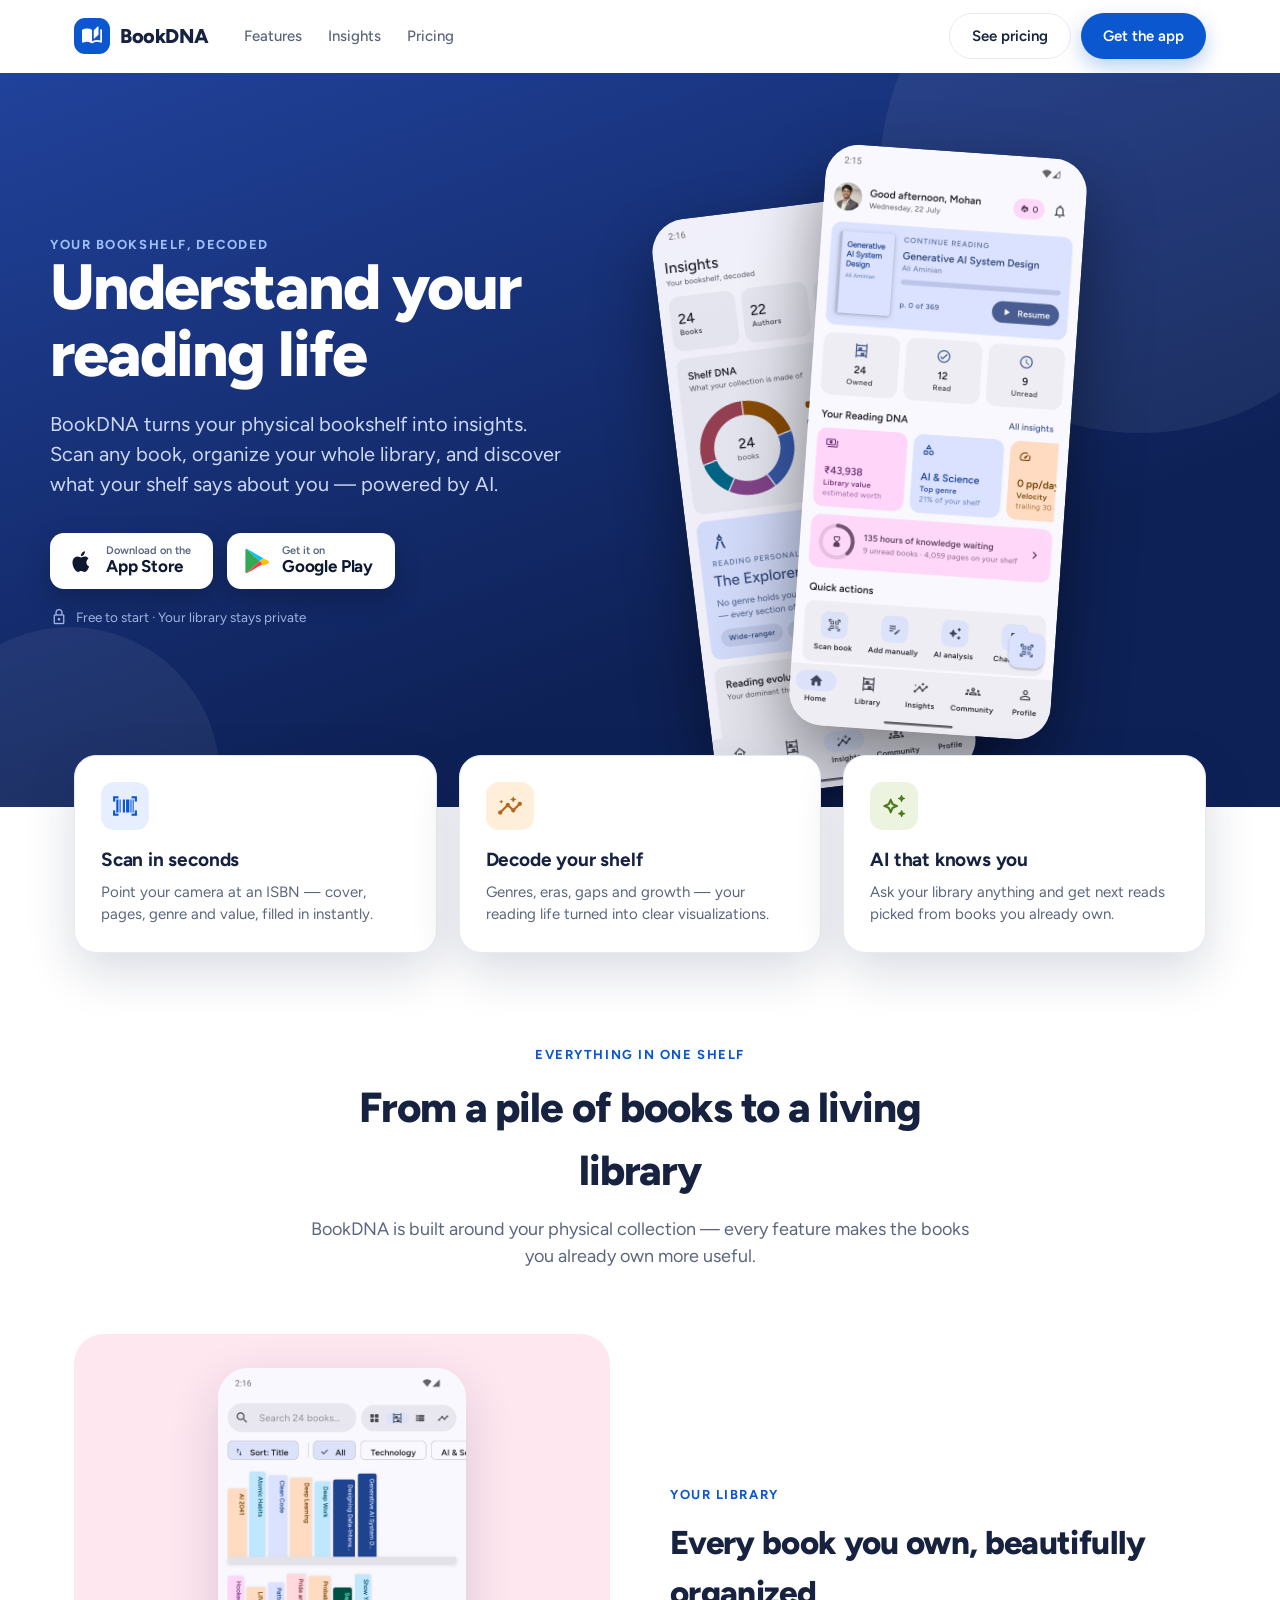
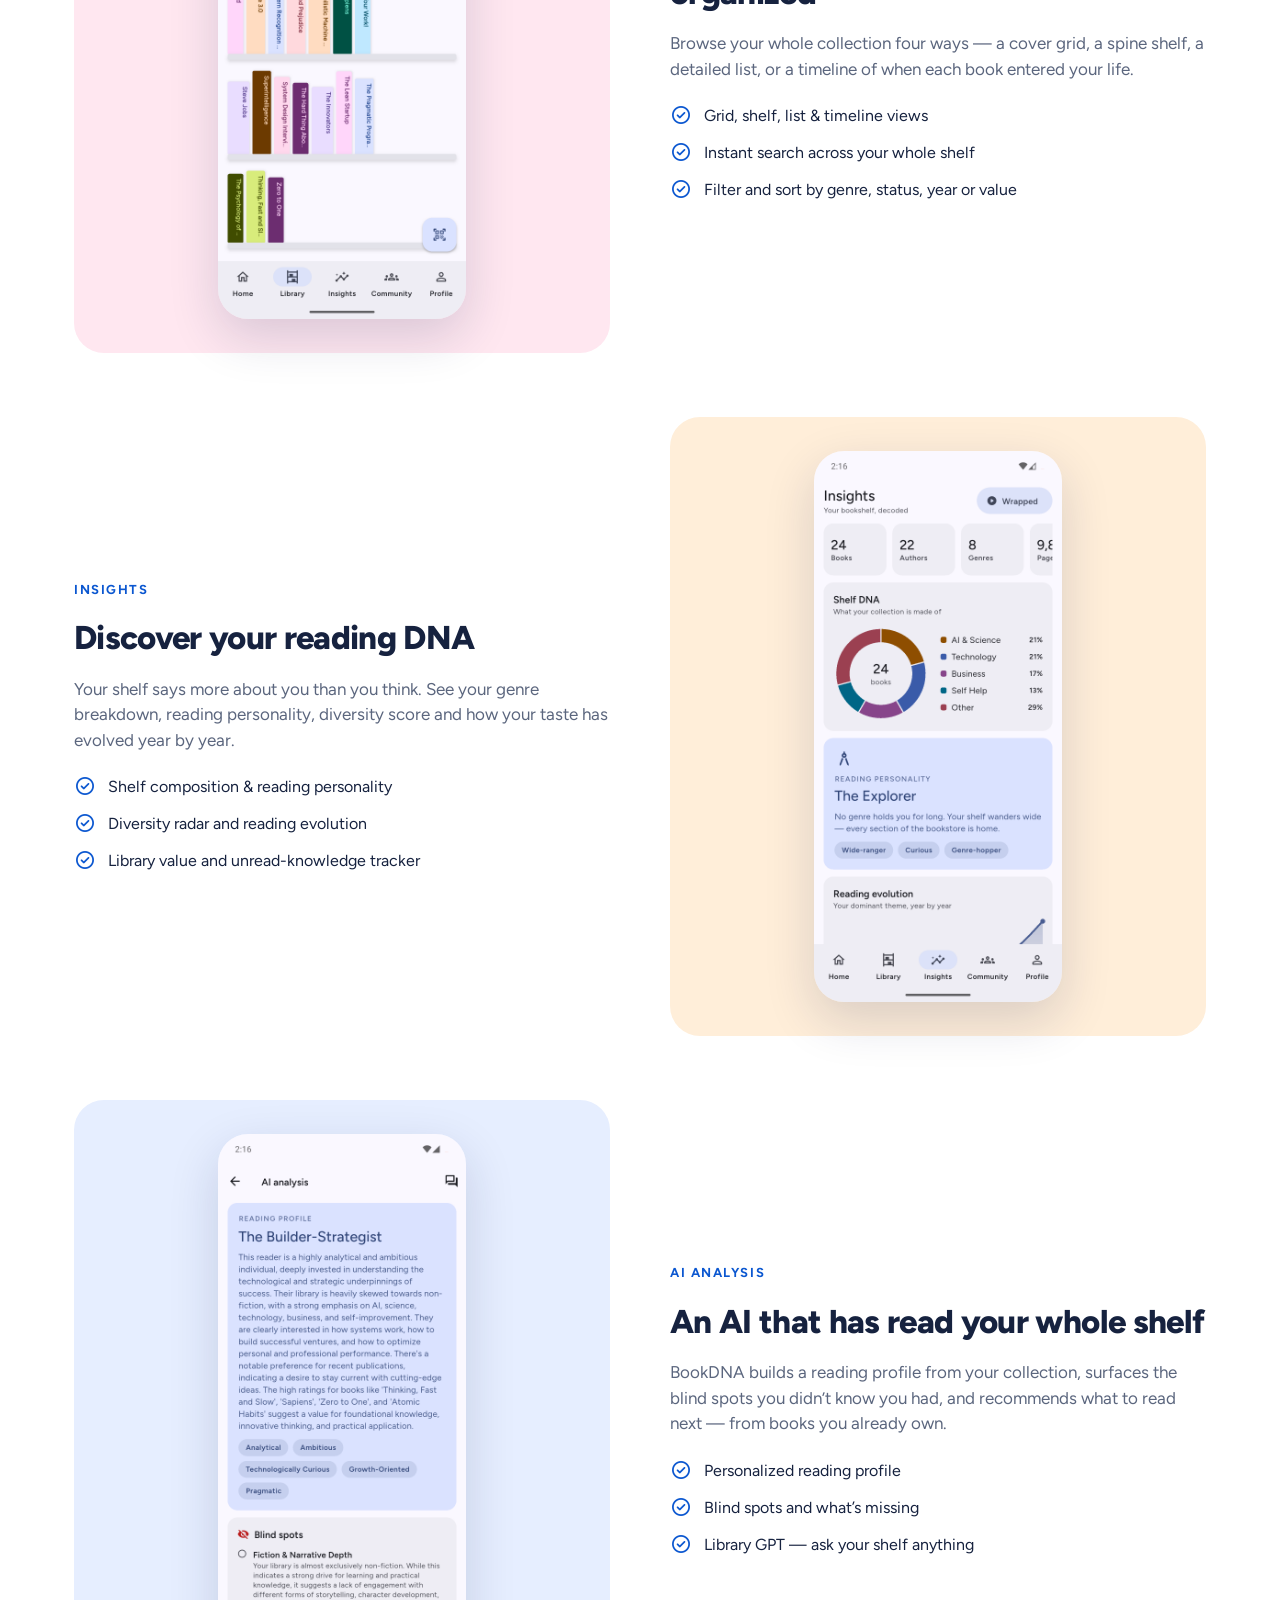
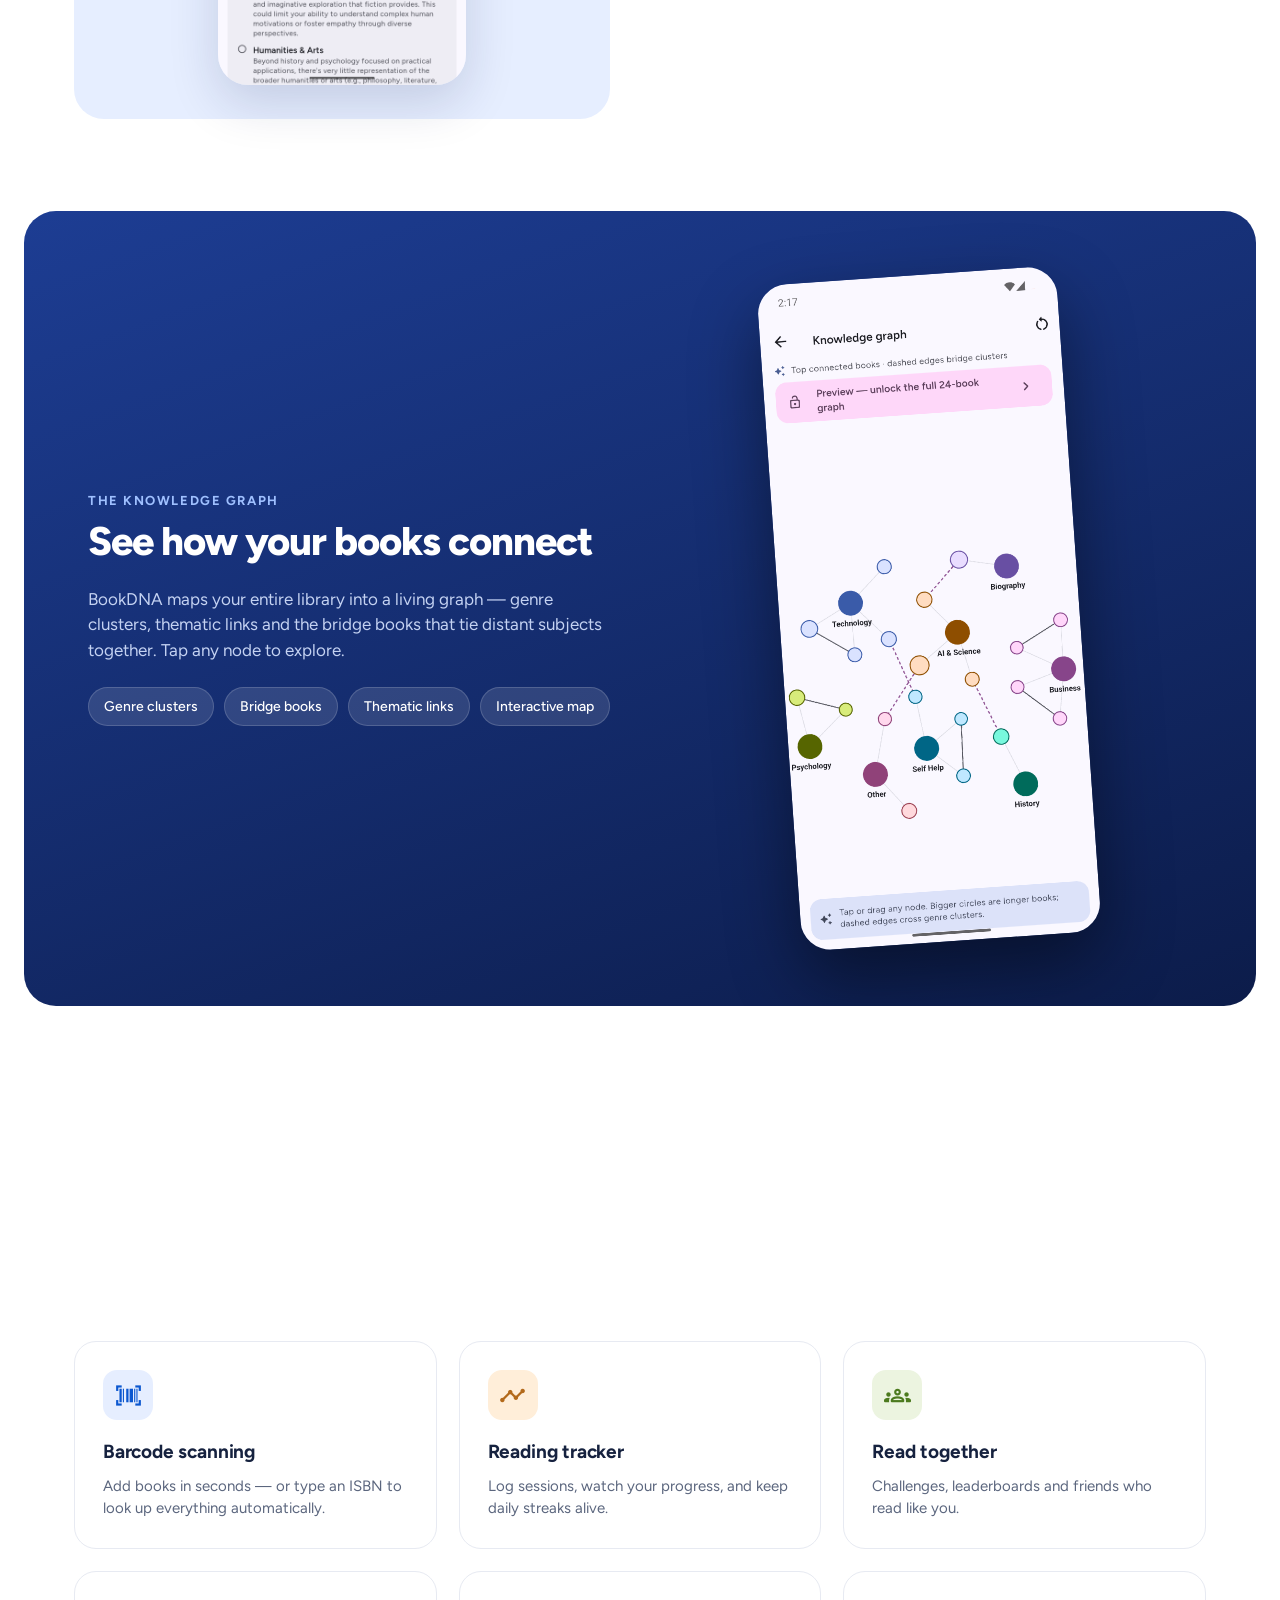
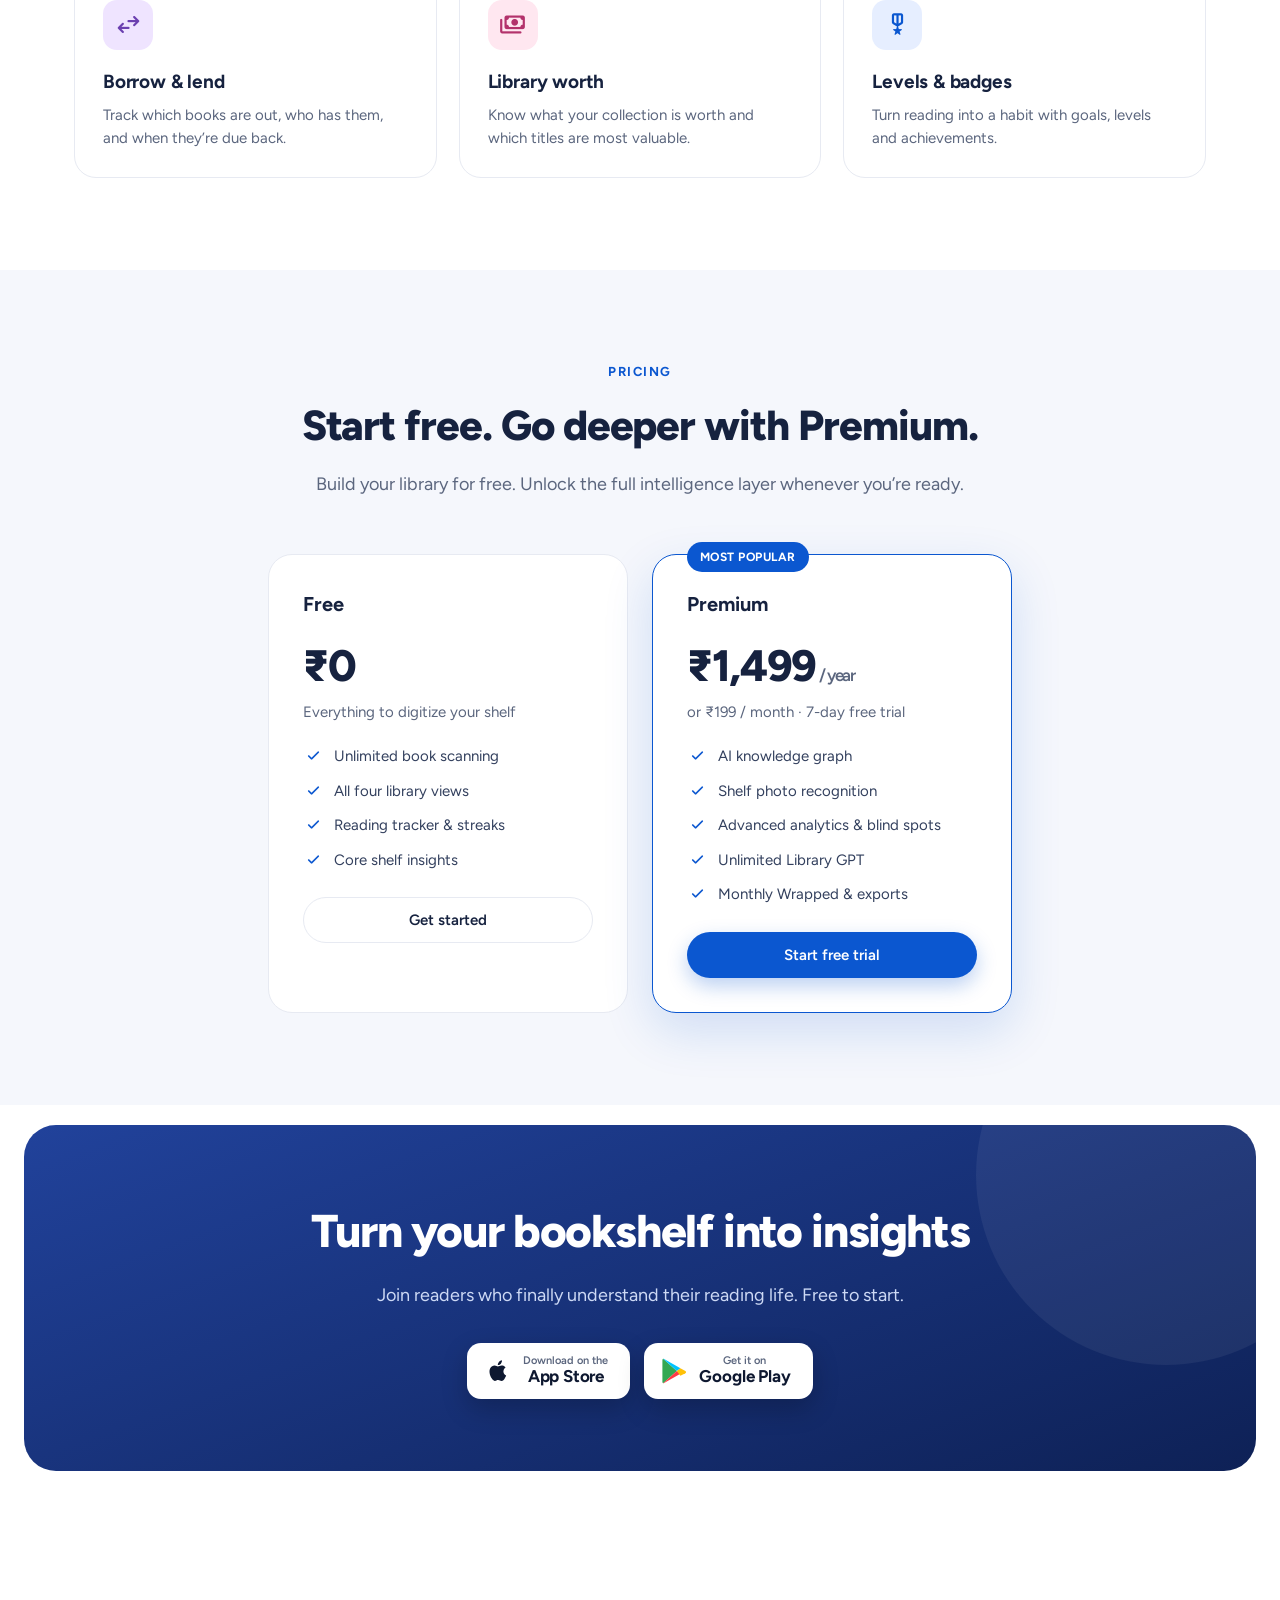
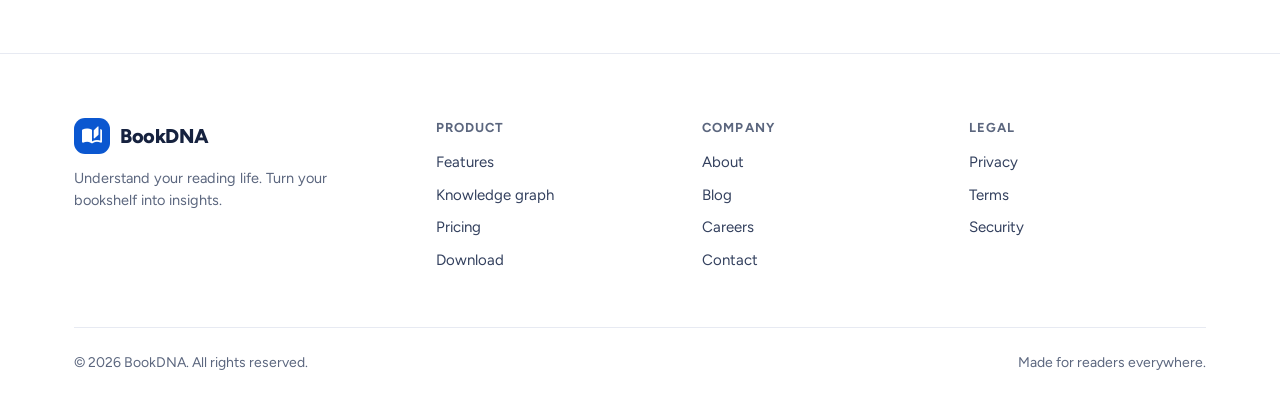
==== docs/index.html @ 23264240 "Add BookDNA marketing website for GitHub Pages Single-page site from the Claude Design project (Book" ====
<!DOCTYPE html>
<html lang="en">
<head>
<meta charset="UTF-8" />
<meta name="viewport" content="width=device-width, initial-scale=1" />
<title>BookDNA — Understand your reading life</title>
<meta name="description" content="BookDNA turns your physical bookshelf into insights. Scan any book, organize your whole library, and decode your reading DNA with AI." />
<link rel="preconnect" href="https://fonts.googleapis.com" />
<link rel="preconnect" href="https://fonts.gstatic.com" crossorigin="anonymous" />
<link href="https://fonts.googleapis.com/css2?family=Figtree:wght@400;500;600;700;800&display=swap" rel="stylesheet" />
<link href="https://fonts.googleapis.com/css2?family=Material+Symbols+Rounded:opsz,wght,FILL,GRAD@20..48,300..600,0..1,0" rel="stylesheet" />
<style>
  :root{
    --indigo:#0b57d0; --indigo-2:#1d3d93; --indigo-deep:#0e2156;
    --pink:#ffe7f0; --amber:#ffeed9; --green:#ecf4e0; --blue:#e6eeff; --purple:#efe4ff;
    --ink:#16223f; --muted:#5b667e; --line:#e7eaf2; --bg:#ffffff; --soft:#f5f7fc;
    --r:22px; --shadow:0 18px 50px rgba(20,34,80,.16);
  }
  *{box-sizing:border-box;margin:0;padding:0}
  html{scroll-behavior:smooth}
  body{font-family:"Figtree",system-ui,sans-serif;color:var(--ink);background:var(--bg);-webkit-font-smoothing:antialiased;line-height:1.5}
  .msr{font-family:"Material Symbols Rounded";font-weight:normal;font-style:normal;line-height:1;display:inline-block;vertical-align:middle}
  a{color:inherit;text-decoration:none}
  img{display:block;max-width:100%}
  .wrap{max-width:1180px;margin:0 auto;padding:0 24px}
  .eyebrow{font-size:13px;font-weight:700;letter-spacing:.12em;text-transform:uppercase;color:var(--indigo)}

  /* nav */
  header{position:sticky;top:0;z-index:50;backdrop-filter:saturate(1.4) blur(12px);background:rgba(255,255,255,.82);border-bottom:1px solid transparent;transition:border-color .3s, background .3s}
  header.scrolled{border-color:var(--line)}
  .nav{display:flex;align-items:center;gap:28px;height:72px}
  .brand{display:flex;align-items:center;gap:10px;font-weight:800;font-size:20px;letter-spacing:-.02em}
  .logo{width:36px;height:36px;border-radius:11px;background:var(--indigo);display:flex;align-items:center;justify-content:center;flex:none}
  .logo .msr{color:#fff;font-size:22px}
  .nav .links{display:flex;gap:26px;margin-left:8px}
  .nav .links a{font-size:15px;font-weight:500;color:var(--muted);transition:color .2s}
  .nav .links a:hover{color:var(--ink)}
  .nav .spacer{flex:1}
  .btn{display:inline-flex;align-items:center;justify-content:center;gap:8px;height:46px;padding:0 22px;border-radius:999px;font-weight:600;font-size:15px;cursor:pointer;border:none;transition:transform .15s, box-shadow .2s, background .2s;white-space:nowrap}
  .btn:active{transform:translateY(1px)}
  .btn-primary{background:var(--indigo);color:#fff;box-shadow:0 8px 20px rgba(11,87,208,.28)}
  .btn-primary:hover{background:#0a4cb8}
  .btn-ghost{background:transparent;color:var(--ink);border:1px solid var(--line)}
  .btn-ghost:hover{background:var(--soft)}
  .nav-cta{display:flex;gap:10px;align-items:center}
  .menu-btn{display:none;background:none;border:none;cursor:pointer}

  /* hero */
  .hero{position:relative;overflow:hidden;background:linear-gradient(160deg,#21429b 0%,#0e2156 70%);color:#fff}
  .hero .blob{position:absolute;border-radius:50%;background:rgba(255,255,255,.06);pointer-events:none}
  .hero-inner{display:grid;grid-template-columns:1.05fr .95fr;gap:40px;align-items:center;padding:78px 0 96px}
  .hero h1{font-size:clamp(38px,5.4vw,64px);line-height:1.04;letter-spacing:-.03em;font-weight:800}
  .hero p.sub{font-size:clamp(17px,2vw,20px);color:#cdd9f5;margin-top:22px;max-width:520px}
  .hero .eyebrow{color:#9fc0ff}
  .store-row{display:flex;gap:14px;margin-top:34px;flex-wrap:wrap}
  .store{display:inline-flex;align-items:center;gap:11px;background:#fff;color:#0e1830;height:56px;padding:0 22px 0 18px;border-radius:14px;transition:transform .15s, box-shadow .2s;box-shadow:0 10px 26px rgba(0,0,0,.22)}
  .store:hover{transform:translateY(-2px)}
  .store .msr{font-size:30px}
  .store small{display:block;font-size:11px;line-height:1.1;color:#5b667e;font-weight:600}
  .store b{display:block;font-size:17px;line-height:1.15;letter-spacing:-.01em}
  .store.play .tri{width:26px;height:28px}
  .hero-note{margin-top:18px;font-size:13.5px;color:#9fb2e0;display:flex;align-items:center;gap:8px}
  .phones{position:relative;height:560px}
  .phones img{position:absolute;border-radius:34px;box-shadow:0 30px 70px rgba(0,0,0,.45);width:262px}
  .phones .p1{left:118px;top:0;transform:rotate(4deg);z-index:2}
  .phones .p2{left:-6px;top:54px;transform:rotate(-7deg);z-index:1;opacity:.96}

  /* value strip */
  .values{display:grid;grid-template-columns:repeat(3,1fr);gap:22px;margin-top:-52px;position:relative;z-index:5}
  .vcard{background:#fff;border:1px solid var(--line);border-radius:var(--r);padding:26px;box-shadow:var(--shadow)}
  .vcard .ic{width:48px;height:48px;border-radius:13px;background:var(--blue);display:flex;align-items:center;justify-content:center;margin-bottom:16px}
  .vcard .ic .msr{color:var(--indigo);font-size:26px}
  .vcard h3{font-size:19px;letter-spacing:-.01em}
  .vcard p{color:var(--muted);font-size:15px;margin-top:6px}

  section.block{padding:92px 0}
  .sec-head{max-width:680px;margin:0 auto 12px;text-align:center}
  .sec-head h2{font-size:clamp(28px,3.6vw,42px);letter-spacing:-.025em;font-weight:800;margin-top:12px}
  .sec-head p{color:var(--muted);font-size:18px;margin-top:14px}

  /* showcase rows */
  .showcase{display:grid;grid-template-columns:1fr 1fr;gap:60px;align-items:center;margin-top:64px}
  .showcase:first-of-type{margin-top:52px}
  .showcase .media{display:flex;justify-content:center;position:relative}
  .showcase .media .pane{border-radius:30px;padding:34px;width:100%;display:flex;justify-content:center;gap:18px}
  .showcase .media img{width:248px;border-radius:30px;box-shadow:var(--shadow)}
  .showcase:nth-child(even) .text{order:2}
  .showcase:nth-child(even) .media{order:1}
  .showcase .text h3{font-size:clamp(24px,3vw,33px);letter-spacing:-.02em;font-weight:800;margin-top:14px}
  .showcase .text p{color:var(--muted);font-size:17px;margin-top:14px}
  .feat-list{margin-top:22px;display:flex;flex-direction:column;gap:13px}
  .feat-list li{list-style:none;display:flex;gap:12px;align-items:flex-start;font-size:16px}
  .feat-list .msr{color:var(--indigo);font-size:22px;flex:none}

  /* feature grid */
  .grid6{display:grid;grid-template-columns:repeat(3,1fr);gap:22px;margin-top:56px}
  .fcard{border:1px solid var(--line);border-radius:var(--r);padding:28px;background:#fff;transition:transform .2s, box-shadow .2s}
  .fcard:hover{transform:translateY(-4px);box-shadow:var(--shadow)}
  .fcard .ic{width:50px;height:50px;border-radius:14px;display:flex;align-items:center;justify-content:center;margin-bottom:18px}
  .fcard .ic .msr{font-size:27px}
  .fcard h3{font-size:19px;letter-spacing:-.01em}
  .fcard p{color:var(--muted);font-size:15px;margin-top:8px}

  /* insights dark band */
  .dark{background:linear-gradient(160deg,#1d3d93,#0c1c4a);color:#fff;border-radius:32px;overflow:hidden;margin:0 24px}
  .dark-inner{display:grid;grid-template-columns:1fr 1fr;gap:50px;align-items:center;padding:64px}
  .dark h2{font-size:clamp(28px,3.4vw,40px);letter-spacing:-.025em;font-weight:800}
  .dark p{color:#c4d2f2;font-size:17px;margin-top:16px}
  .dark .eyebrow{color:#9fc0ff}
  .chiprow{display:flex;flex-wrap:wrap;gap:10px;margin-top:24px}
  .chiprow span{background:rgba(255,255,255,.12);border:1px solid rgba(255,255,255,.16);padding:8px 15px;border-radius:999px;font-size:14px;font-weight:500}
  .dark .media img{width:300px;border-radius:30px;box-shadow:0 30px 70px rgba(0,0,0,.45);margin:0 auto;transform:rotate(-4deg)}

  /* pricing */
  .price-grid{display:grid;grid-template-columns:repeat(2,minmax(0,360px));gap:24px;justify-content:center;margin-top:56px}
  .plan{border:1px solid var(--line);border-radius:24px;padding:34px;background:#fff;position:relative}
  .plan.featured{border-color:var(--indigo);box-shadow:0 18px 50px rgba(11,87,208,.16)}
  .plan .tag{position:absolute;top:-13px;left:34px;background:var(--indigo);color:#fff;font-size:12px;font-weight:700;letter-spacing:.04em;padding:6px 13px;border-radius:999px}
  .plan h3{font-size:20px}
  .plan .price{font-size:44px;font-weight:800;letter-spacing:-.03em;margin:14px 0 2px}
  .plan .price span{font-size:17px;font-weight:600;color:var(--muted)}
  .plan ul{list-style:none;margin:22px 0 26px;display:flex;flex-direction:column;gap:12px}
  .plan li{display:flex;gap:10px;align-items:flex-start;font-size:15px;color:#33405e}
  .plan li .msr{color:var(--indigo);font-size:21px;flex:none}
  .plan .btn{width:100%}

  /* final cta */
  .cta{background:linear-gradient(160deg,#21429b,#0e2156);color:#fff;border-radius:32px;margin:0 24px;text-align:center;padding:72px 24px;overflow:hidden;position:relative}
  .cta h2{font-size:clamp(30px,4vw,46px);letter-spacing:-.03em;font-weight:800}
  .cta p{color:#cdd9f5;font-size:18px;margin-top:16px}
  .cta .store-row{justify-content:center}

  footer{padding:64px 0 40px;border-top:1px solid var(--line);margin-top:90px}
  .foot{display:grid;grid-template-columns:1.4fr 1fr 1fr 1fr;gap:30px}
  .foot p{color:var(--muted);font-size:14.5px;margin-top:14px;max-width:280px}
  .foot h4{font-size:13px;letter-spacing:.08em;text-transform:uppercase;color:var(--muted);margin-bottom:14px}
  .foot a{display:block;color:#33405e;font-size:15px;margin-bottom:10px}
  .foot a:hover{color:var(--indigo)}
  .copyright{margin-top:46px;padding-top:24px;border-top:1px solid var(--line);color:var(--muted);font-size:14px;display:flex;justify-content:space-between;flex-wrap:wrap;gap:10px}

  .reveal{opacity:0;transform:translateY(24px);transition:opacity .7s cubic-bezier(.2,0,0,1), transform .7s cubic-bezier(.2,0,0,1)}
  .reveal.in{opacity:1;transform:none}
  .hero-in{opacity:1}
  .phones.hero-in{animation:heroIn .8s cubic-bezier(.2,0,0,1) both;animation-delay:.1s}
  @keyframes heroIn{from{transform:translateY(26px)}to{transform:none}}

  @media(max-width:920px){
    .nav .links{display:none}
    .hero-inner{grid-template-columns:1fr;gap:10px;padding:54px 0 80px}
    .phones{height:480px;margin-top:10px}
    .values{grid-template-columns:1fr;margin-top:-40px}
    .showcase{grid-template-columns:1fr;gap:30px}
    .showcase:nth-child(even) .text{order:0}
    .showcase:nth-child(even) .media{order:0}
    .grid6{grid-template-columns:1fr}
    .dark-inner{grid-template-columns:1fr;padding:44px 28px;gap:30px}
    .dark .media img{transform:none}
    .price-grid{grid-template-columns:1fr}
    .foot{grid-template-columns:1fr 1fr}
    .nav-cta .btn-ghost{display:none}
  }
  @media(max-width:560px){
    .foot{grid-template-columns:1fr}
  }
</style>
</head>
<body>
<header id="hdr">
  <div class="wrap nav">
    <div class="brand"><span class="logo"><span class="msr" style="font-variation-settings:'FILL' 1">auto_stories</span></span>BookDNA</div>
    <nav class="links">
      <a href="#features">Features</a>
      <a href="#insights">Insights</a>
      <a href="#pricing">Pricing</a>
    </nav>
    <div class="spacer"></div>
    <div class="nav-cta">
      <a href="#pricing" class="btn btn-ghost">See pricing</a>
      <a href="#get" class="btn btn-primary">Get the app</a>
    </div>
  </div>
</header>

<section class="hero">
  <div class="blob" style="width:520px;height:520px;right:-120px;top:-160px"></div>
  <div class="blob" style="width:300px;height:300px;left:-80px;bottom:-120px"></div>
  <div class="wrap hero-inner">
    <div class="hero-in">
      <div class="eyebrow">Your bookshelf, decoded</div>
      <h1>Understand your reading life</h1>
      <p class="sub">BookDNA turns your physical bookshelf into insights. Scan any book, organize your whole library, and discover what your shelf says about you — powered by AI.</p>
      <div class="store-row" id="get">
        <a class="store" href="#get" aria-label="Download on the App Store">
          <svg viewBox="0 0 24 24" width="27" height="27" fill="currentColor" aria-hidden="true"><path d="M16.36 12.78c-.02-2.3 1.88-3.4 1.96-3.46-1.07-1.56-2.73-1.78-3.32-1.8-1.41-.14-2.76.83-3.48.83-.72 0-1.82-.81-3-.79-1.54.02-2.96.9-3.75 2.28-1.6 2.78-.41 6.89 1.15 9.14.76 1.1 1.67 2.34 2.86 2.29 1.15-.05 1.58-.74 2.97-.74 1.39 0 1.78.74 3 .72 1.24-.02 2.02-1.12 2.78-2.23.88-1.28 1.24-2.52 1.26-2.58-.03-.01-2.42-.93-2.44-3.67zM14.13 5.9c.64-.78 1.07-1.85.95-2.93-.92.04-2.03.61-2.69 1.38-.59.69-1.11 1.79-.97 2.85 1.02.08 2.07-.52 2.71-1.3z"/></svg>
          <span><small>Download on the</small><b>App Store</b></span>
        </a>
        <a class="store play" href="#get" aria-label="Get it on Google Play">
          <svg class="tri" viewBox="0 0 24 26" aria-hidden="true"><path d="M1 1.6 13.7 13 1 24.4c-.4-.2-.7-.6-.7-1.2V2.8c0-.6.3-1 .7-1.2Z" fill="#34a853"/><path d="M1 1.6c.1 0 .3 0 .5.1L17 10.5l-3.3 2.5L1 1.6Z" fill="#00c3ff"/><path d="M1 24.4 13.7 13 17 15.5 1.5 24.3c-.2.1-.4.1-.5.1Z" fill="#ff3a44"/><path d="M17 10.5 21.6 13c.9.5.9 1.6 0 2.1L17 17.5 13.7 13 17 10.5Z" fill="#ffc107"/></svg>
          <span><small>Get it on</small><b>Google Play</b></span>
        </a>
      </div>
      <div class="hero-note"><span class="msr" style="font-size:18px">lock</span> Free to start · Your library stays private</div>
    </div>
    <div class="phones hero-in">
      <img class="p2" src="assets/insights.png" alt="BookDNA reading insights" />
      <img class="p1" src="assets/home.png" alt="BookDNA home screen" />
    </div>
  </div>
</section>

<div class="wrap">
  <div class="values">
    <div class="vcard reveal">
      <div class="ic"><span class="msr">barcode_scanner</span></div>
      <h3>Scan in seconds</h3>
      <p>Point your camera at an ISBN — cover, pages, genre and value, filled in instantly.</p>
    </div>
    <div class="vcard reveal">
      <div class="ic" style="background:var(--amber)"><span class="msr" style="color:#b3691a">insights</span></div>
      <h3>Decode your shelf</h3>
      <p>Genres, eras, gaps and growth — your reading life turned into clear visualizations.</p>
    </div>
    <div class="vcard reveal">
      <div class="ic" style="background:var(--green)"><span class="msr" style="color:#4c7a1e">auto_awesome</span></div>
      <h3>AI that knows you</h3>
      <p>Ask your library anything and get next reads picked from books you already own.</p>
    </div>
  </div>
</div>

<section class="block" id="features">
  <div class="wrap">
    <div class="sec-head reveal">
      <div class="eyebrow">Everything in one shelf</div>
      <h2>From a pile of books to a living library</h2>
      <p>BookDNA is built around your physical collection — every feature makes the books you already own more useful.</p>
    </div>

    <div class="showcase">
      <div class="text reveal">
        <div class="eyebrow">Your library</div>
        <h3>Every book you own, beautifully organized</h3>
        <p>Browse your whole collection four ways — a cover grid, a spine shelf, a detailed list, or a timeline of when each book entered your life.</p>
        <ul class="feat-list">
          <li><span class="msr">check_circle</span> Grid, shelf, list & timeline views</li>
          <li><span class="msr">check_circle</span> Instant search across your whole shelf</li>
          <li><span class="msr">check_circle</span> Filter and sort by genre, status, year or value</li>
        </ul>
      </div>
      <div class="media reveal">
        <div class="pane" style="background:var(--pink)">
          <img src="assets/library.png" alt="Library shelf view" />
        </div>
      </div>
    </div>

    <div class="showcase">
      <div class="text reveal">
        <div class="eyebrow">Insights</div>
        <h3>Discover your reading DNA</h3>
        <p>Your shelf says more about you than you think. See your genre breakdown, reading personality, diversity score and how your taste has evolved year by year.</p>
        <ul class="feat-list">
          <li><span class="msr">check_circle</span> Shelf composition & reading personality</li>
          <li><span class="msr">check_circle</span> Diversity radar and reading evolution</li>
          <li><span class="msr">check_circle</span> Library value and unread-knowledge tracker</li>
        </ul>
      </div>
      <div class="media reveal">
        <div class="pane" style="background:var(--amber)">
          <img src="assets/insights.png" alt="Reading insights" />
        </div>
      </div>
    </div>

    <div class="showcase">
      <div class="text reveal">
        <div class="eyebrow">AI analysis</div>
        <h3>An AI that has read your whole shelf</h3>
        <p>BookDNA builds a reading profile from your collection, surfaces the blind spots you didn’t know you had, and recommends what to read next — from books you already own.</p>
        <ul class="feat-list">
          <li><span class="msr">check_circle</span> Personalized reading profile</li>
          <li><span class="msr">check_circle</span> Blind spots and what’s missing</li>
          <li><span class="msr">check_circle</span> Library GPT — ask your shelf anything</li>
        </ul>
      </div>
      <div class="media reveal">
        <div class="pane" style="background:var(--blue)">
          <img src="assets/ai.png" alt="AI reading profile" />
        </div>
      </div>
    </div>
  </div>
</section>

<section style="padding:0 0 30px">
  <div class="dark reveal" id="insights">
    <div class="dark-inner">
      <div>
        <div class="eyebrow">The knowledge graph</div>
        <h2>See how your books connect</h2>
        <p>BookDNA maps your entire library into a living graph — genre clusters, thematic links and the bridge books that tie distant subjects together. Tap any node to explore.</p>
        <div class="chiprow">
          <span>Genre clusters</span><span>Bridge books</span><span>Thematic links</span><span>Interactive map</span>
        </div>
      </div>
      <div class="media">
        <img src="assets/graph.png" alt="Knowledge graph" />
      </div>
    </div>
  </div>
</section>

<section class="block">
  <div class="wrap">
    <div class="sec-head reveal">
      <div class="eyebrow">More to love</div>
      <h2>Built for people who actually own books</h2>
    </div>
    <div class="grid6">
      <div class="fcard reveal"><div class="ic" style="background:var(--blue)"><span class="msr" style="color:var(--indigo)">barcode_scanner</span></div><h3>Barcode scanning</h3><p>Add books in seconds — or type an ISBN to look up everything automatically.</p></div>
      <div class="fcard reveal"><div class="ic" style="background:var(--amber)"><span class="msr" style="color:#b3691a">timeline</span></div><h3>Reading tracker</h3><p>Log sessions, watch your progress, and keep daily streaks alive.</p></div>
      <div class="fcard reveal"><div class="ic" style="background:var(--green)"><span class="msr" style="color:#4c7a1e">groups</span></div><h3>Read together</h3><p>Challenges, leaderboards and friends who read like you.</p></div>
      <div class="fcard reveal"><div class="ic" style="background:var(--purple)"><span class="msr" style="color:#6b3fb0">swap_horiz</span></div><h3>Borrow &amp; lend</h3><p>Track which books are out, who has them, and when they’re due back.</p></div>
      <div class="fcard reveal"><div class="ic" style="background:var(--pink)"><span class="msr" style="color:#b3326b">payments</span></div><h3>Library worth</h3><p>Know what your collection is worth and which titles are most valuable.</p></div>
      <div class="fcard reveal"><div class="ic" style="background:var(--blue)"><span class="msr" style="color:var(--indigo)">military_tech</span></div><h3>Levels &amp; badges</h3><p>Turn reading into a habit with goals, levels and achievements.</p></div>
    </div>
  </div>
</section>

<section class="block" id="pricing" style="background:var(--soft)">
  <div class="wrap">
    <div class="sec-head reveal">
      <div class="eyebrow">Pricing</div>
      <h2>Start free. Go deeper with Premium.</h2>
      <p>Build your library for free. Unlock the full intelligence layer whenever you’re ready.</p>
    </div>
    <div class="price-grid">
      <div class="plan reveal">
        <h3>Free</h3>
        <div class="price">₹0</div>
        <div style="color:var(--muted);font-size:15px">Everything to digitize your shelf</div>
        <ul>
          <li><span class="msr">check</span> Unlimited book scanning</li>
          <li><span class="msr">check</span> All four library views</li>
          <li><span class="msr">check</span> Reading tracker &amp; streaks</li>
          <li><span class="msr">check</span> Core shelf insights</li>
        </ul>
        <a href="#get" class="btn btn-ghost">Get started</a>
      </div>
      <div class="plan featured reveal">
        <div class="tag">MOST POPULAR</div>
        <h3>Premium</h3>
        <div class="price">₹1,499<span> / year</span></div>
        <div style="color:var(--muted);font-size:15px">or ₹199 / month · 7-day free trial</div>
        <ul>
          <li><span class="msr">check</span> AI knowledge graph</li>
          <li><span class="msr">check</span> Shelf photo recognition</li>
          <li><span class="msr">check</span> Advanced analytics &amp; blind spots</li>
          <li><span class="msr">check</span> Unlimited Library GPT</li>
          <li><span class="msr">check</span> Monthly Wrapped &amp; exports</li>
        </ul>
        <a href="#get" class="btn btn-primary">Start free trial</a>
      </div>
    </div>
  </div>
</section>

<section class="block" style="padding-top:20px">
  <div class="cta reveal">
    <div class="blob" style="width:380px;height:380px;right:-100px;top:-140px;position:absolute;border-radius:50%;background:rgba(255,255,255,.06)"></div>
    <h2>Turn your bookshelf into insights</h2>
    <p>Join readers who finally understand their reading life. Free to start.</p>
    <div class="store-row">
      <a class="store" href="#get"><svg viewBox="0 0 24 24" width="27" height="27" fill="currentColor" aria-hidden="true"><path d="M16.36 12.78c-.02-2.3 1.88-3.4 1.96-3.46-1.07-1.56-2.73-1.78-3.32-1.8-1.41-.14-2.76.83-3.48.83-.72 0-1.82-.81-3-.79-1.54.02-2.96.9-3.75 2.28-1.6 2.78-.41 6.89 1.15 9.14.76 1.1 1.67 2.34 2.86 2.29 1.15-.05 1.58-.74 2.97-.74 1.39 0 1.78.74 3 .72 1.24-.02 2.02-1.12 2.78-2.23.88-1.28 1.24-2.52 1.26-2.58-.03-.01-2.42-.93-2.44-3.67zM14.13 5.9c.64-.78 1.07-1.85.95-2.93-.92.04-2.03.61-2.69 1.38-.59.69-1.11 1.79-.97 2.85 1.02.08 2.07-.52 2.71-1.3z"/></svg><span><small>Download on the</small><b>App Store</b></span></a>
      <a class="store play" href="#get"><svg class="tri" viewBox="0 0 24 26" aria-hidden="true"><path d="M1 1.6 13.7 13 1 24.4c-.4-.2-.7-.6-.7-1.2V2.8c0-.6.3-1 .7-1.2Z" fill="#34a853"/><path d="M1 1.6c.1 0 .3 0 .5.1L17 10.5l-3.3 2.5L1 1.6Z" fill="#00c3ff"/><path d="M1 24.4 13.7 13 17 15.5 1.5 24.3c-.2.1-.4.1-.5.1Z" fill="#ff3a44"/><path d="M17 10.5 21.6 13c.9.5.9 1.6 0 2.1L17 17.5 13.7 13 17 10.5Z" fill="#ffc107"/></svg><span><small>Get it on</small><b>Google Play</b></span></a>
    </div>
  </div>
</section>

<footer>
  <div class="wrap">
    <div class="foot">
      <div>
        <div class="brand"><span class="logo"><span class="msr" style="font-variation-settings:'FILL' 1">auto_stories</span></span>BookDNA</div>
        <p>Understand your reading life. Turn your bookshelf into insights.</p>
      </div>
      <div>
        <h4>Product</h4>
        <a href="#features">Features</a>
        <a href="#insights">Knowledge graph</a>
        <a href="#pricing">Pricing</a>
        <a href="#get">Download</a>
      </div>
      <div>
        <h4>Company</h4>
        <a href="#">About</a>
        <a href="#">Blog</a>
        <a href="#">Careers</a>
        <a href="#">Contact</a>
      </div>
      <div>
        <h4>Legal</h4>
        <a href="#">Privacy</a>
        <a href="#">Terms</a>
        <a href="#">Security</a>
      </div>
    </div>
    <div class="copyright">
      <span>© 2026 BookDNA. All rights reserved.</span>
      <span>Made for readers everywhere.</span>
    </div>
  </div>
</footer>

<script>
  const hdr=document.getElementById('hdr');
  addEventListener('scroll',()=>hdr.classList.toggle('scrolled',scrollY>8));
  const io=new IntersectionObserver((es)=>{es.forEach(e=>{if(e.isIntersecting){e.target.classList.add('in');io.unobserve(e.target);}})},{threshold:.12});
  document.querySelectorAll('.reveal').forEach(el=>io.observe(el));
</script>
</body>
</html>
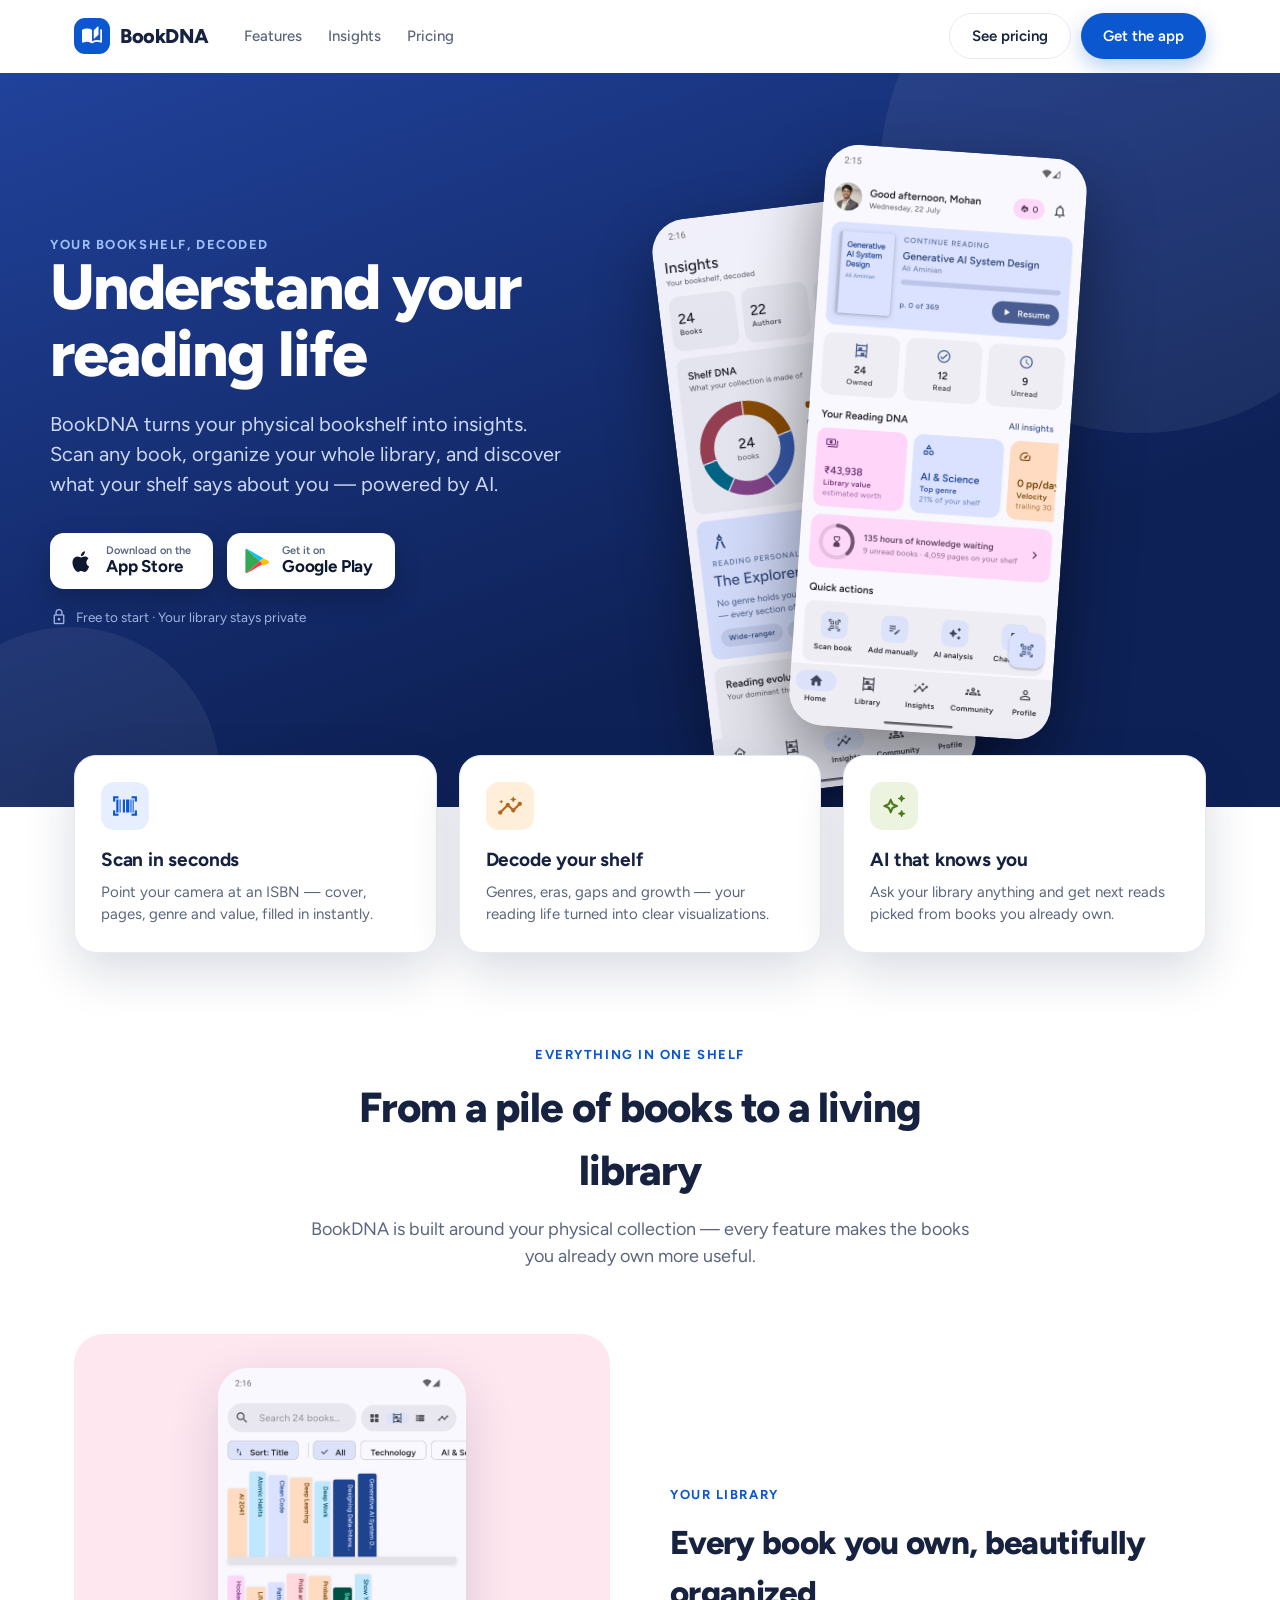
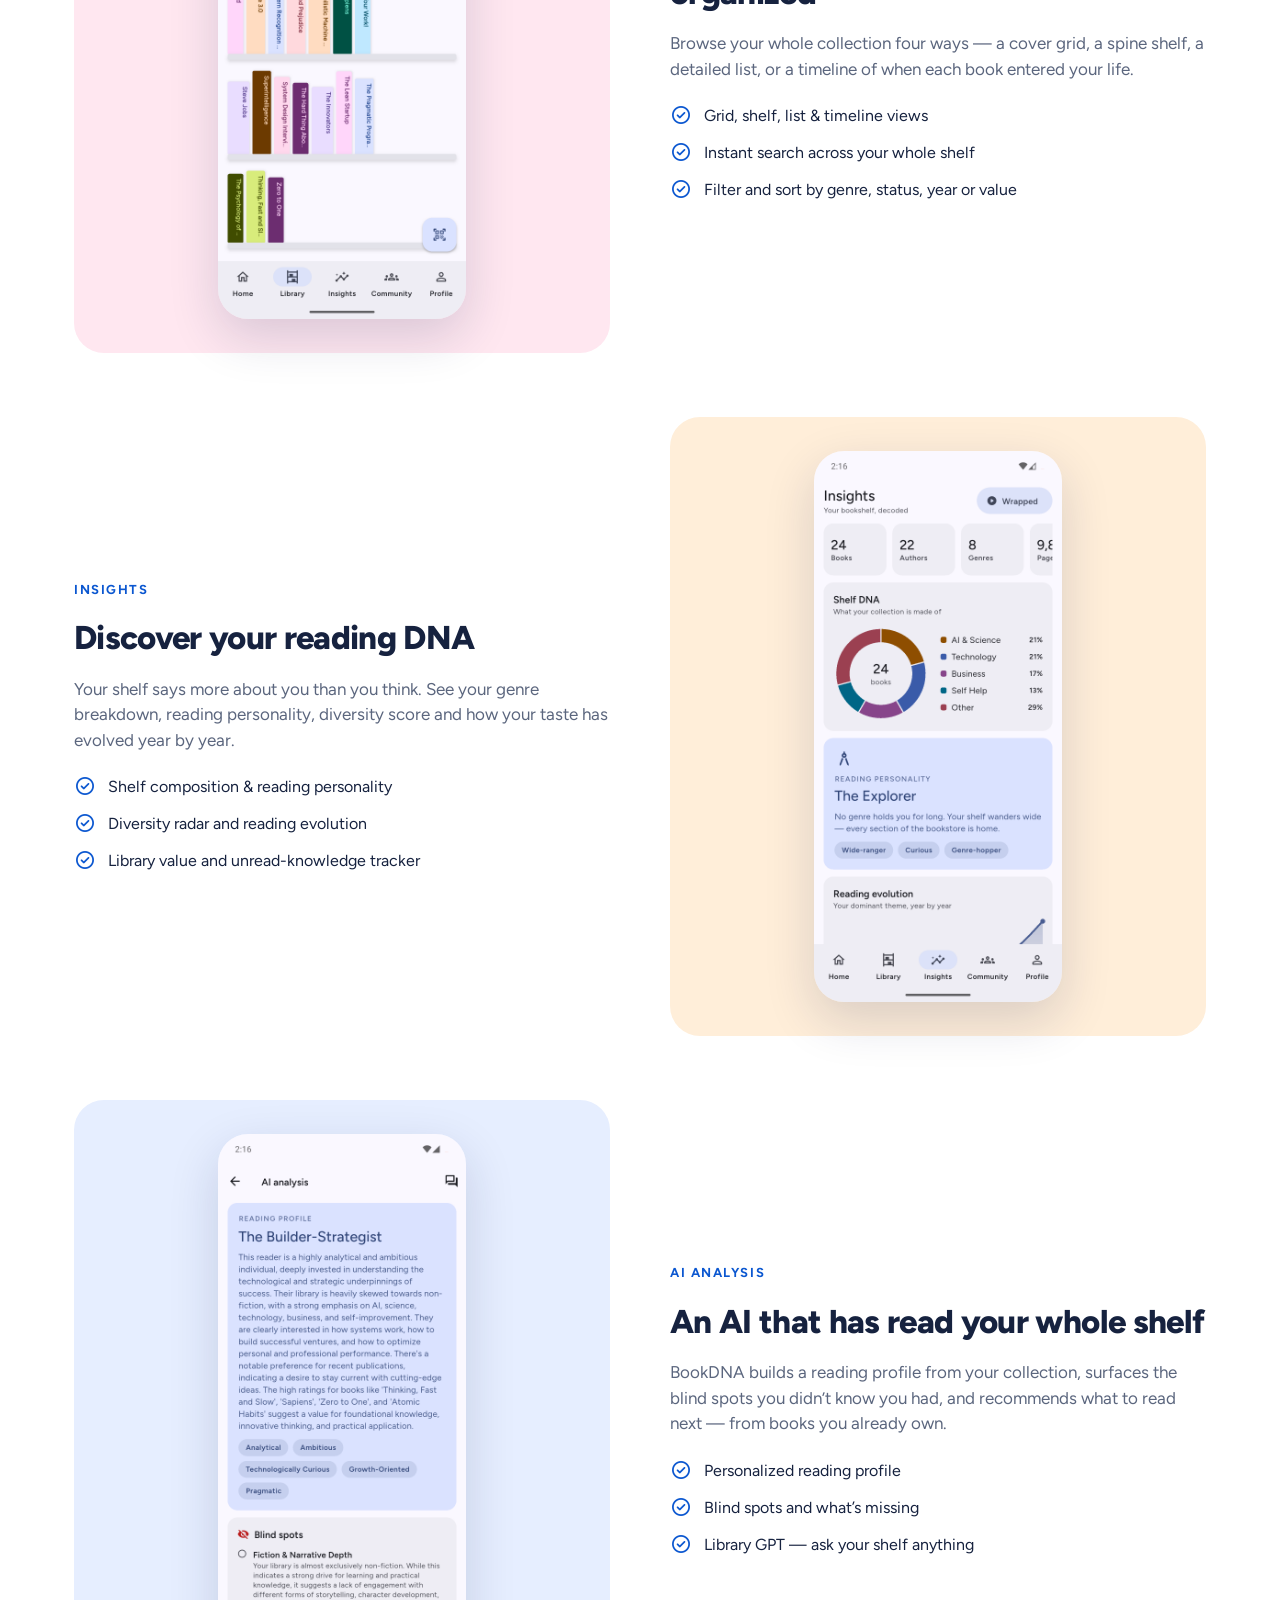
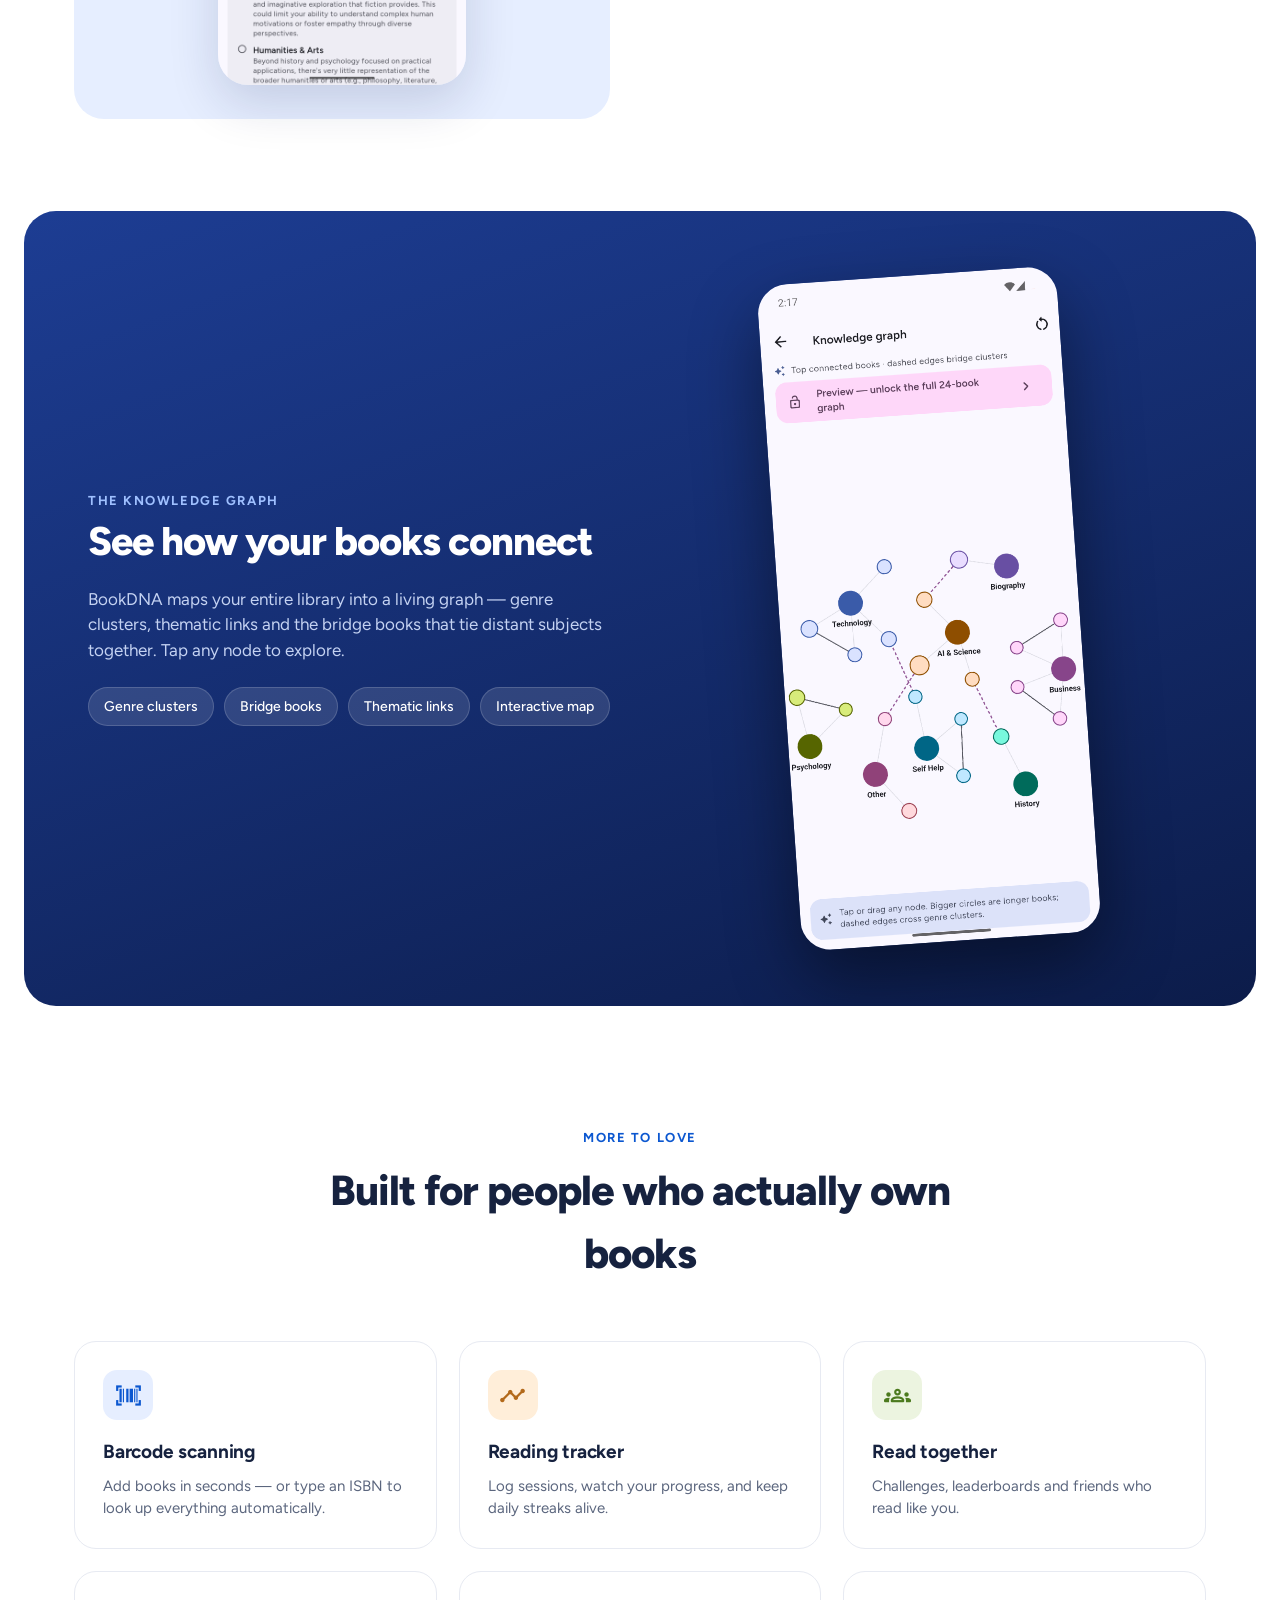
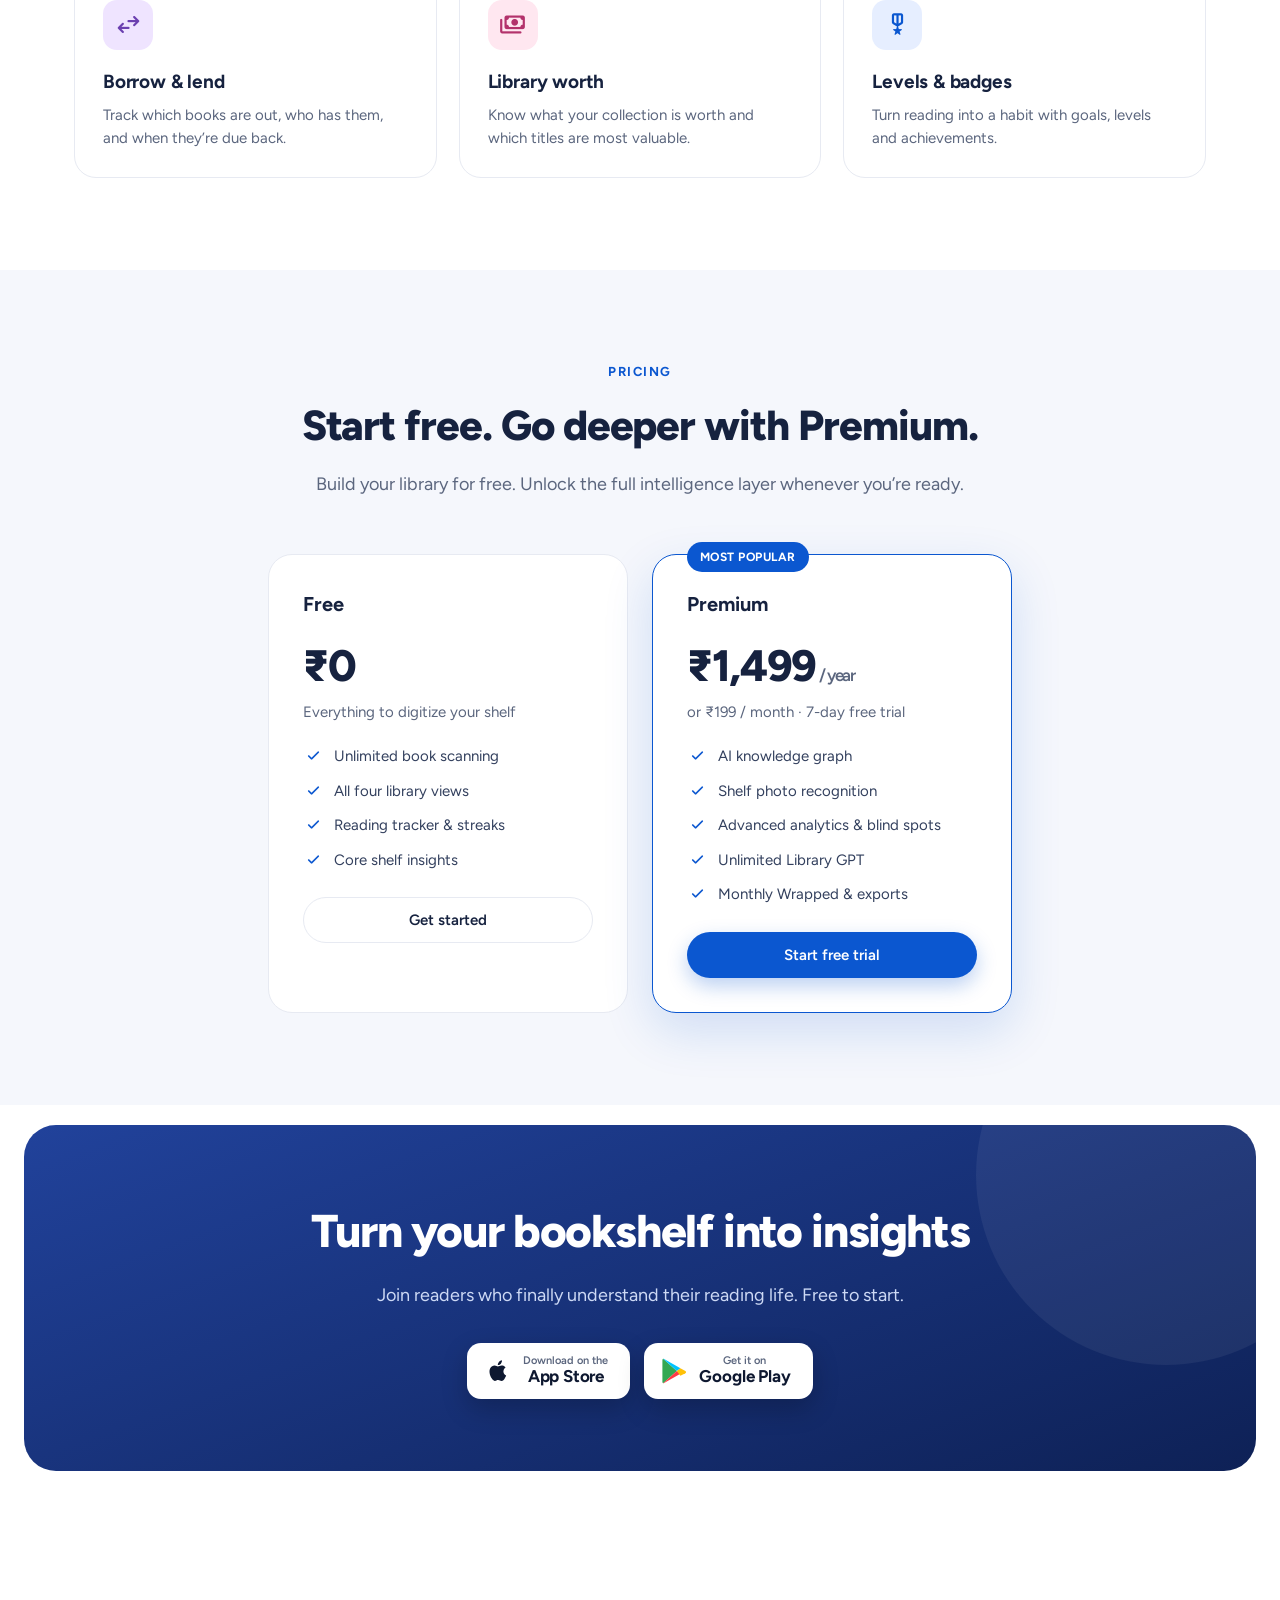
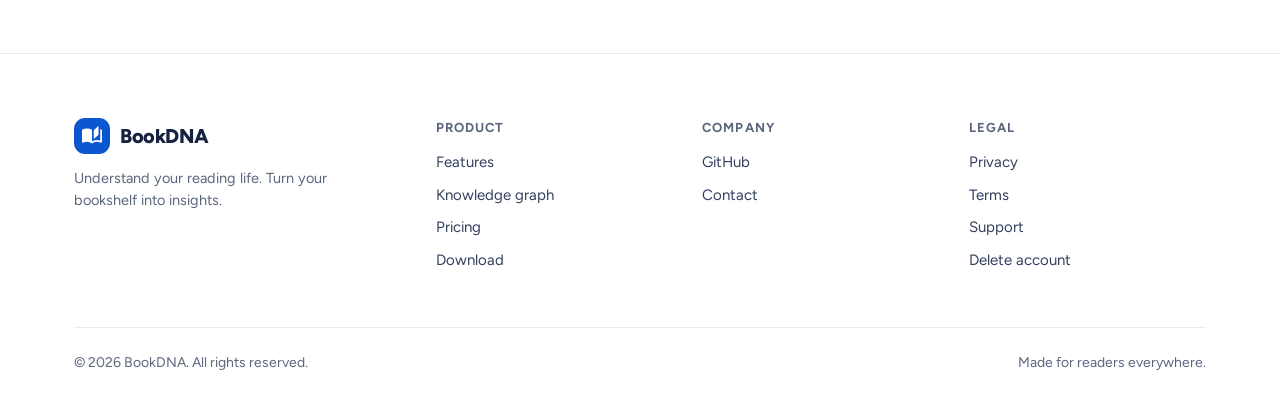
==== commit 62344d03: "Link website footer to legal pages" ====
--- a/docs/index.html
+++ b/docs/index.html
@@ -393,16 +393,15 @@
       </div>
       <div>
         <h4>Company</h4>
-        <a href="#">About</a>
-        <a href="#">Blog</a>
-        <a href="#">Careers</a>
-        <a href="#">Contact</a>
+        <a href="https://github.com/MohanKrishnaGR/BookDNA">GitHub</a>
+        <a href="support.html">Contact</a>
       </div>
       <div>
         <h4>Legal</h4>
-        <a href="#">Privacy</a>
-        <a href="#">Terms</a>
-        <a href="#">Security</a>
+        <a href="privacy.html">Privacy</a>
+        <a href="terms.html">Terms</a>
+        <a href="support.html">Support</a>
+        <a href="delete-account.html">Delete account</a>
       </div>
     </div>
     <div class="copyright">
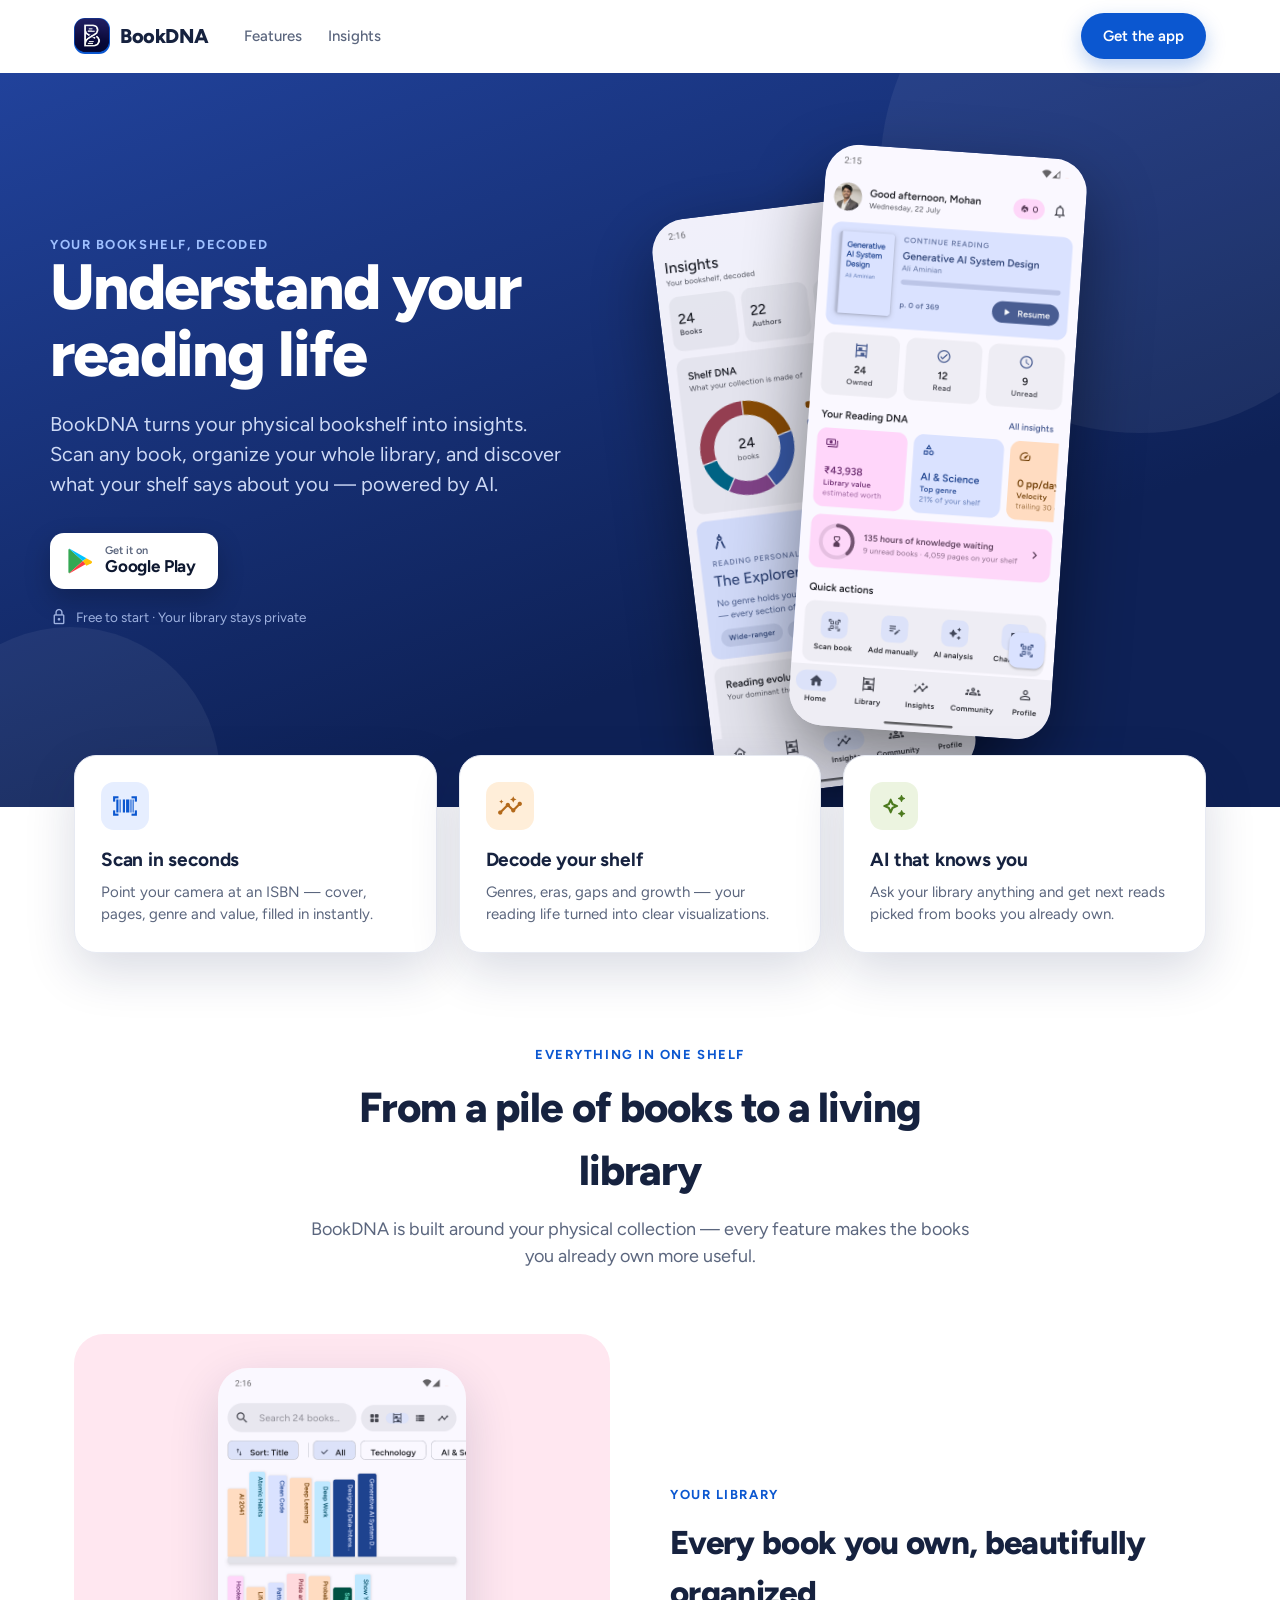
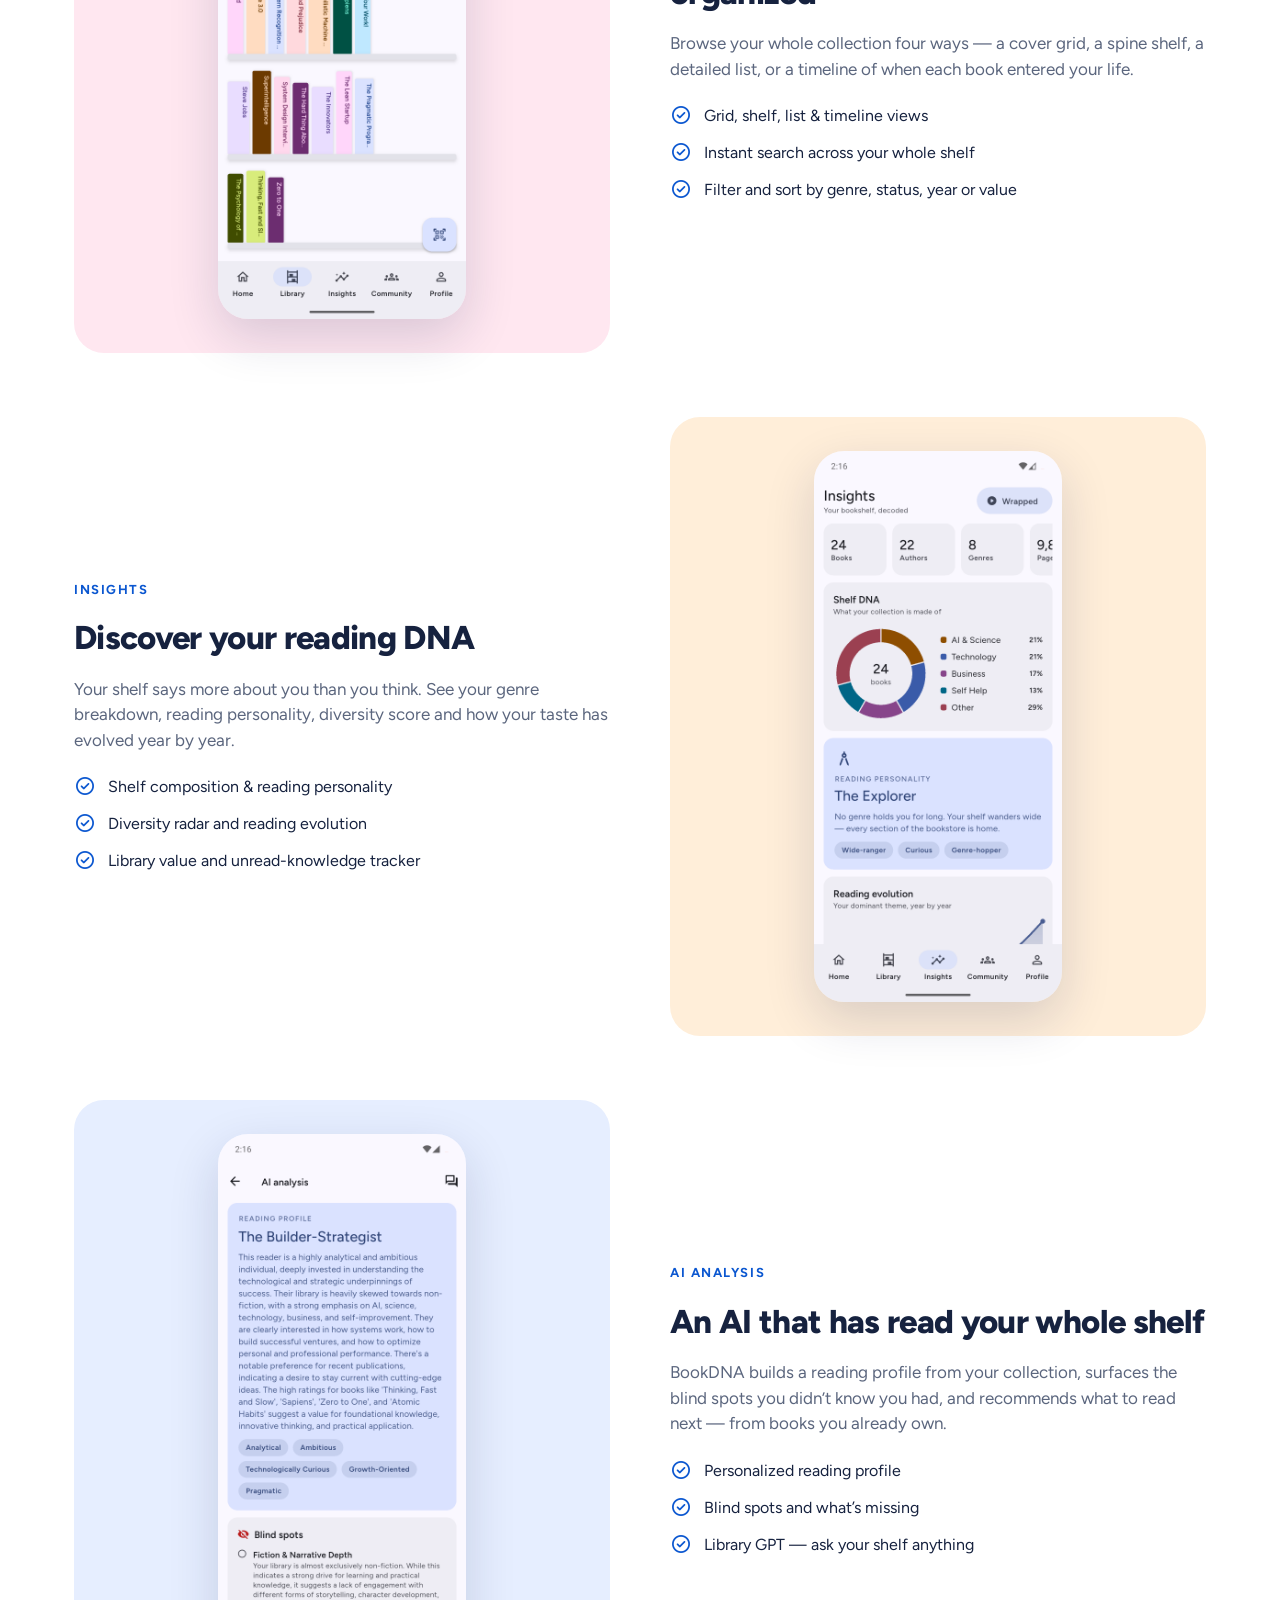
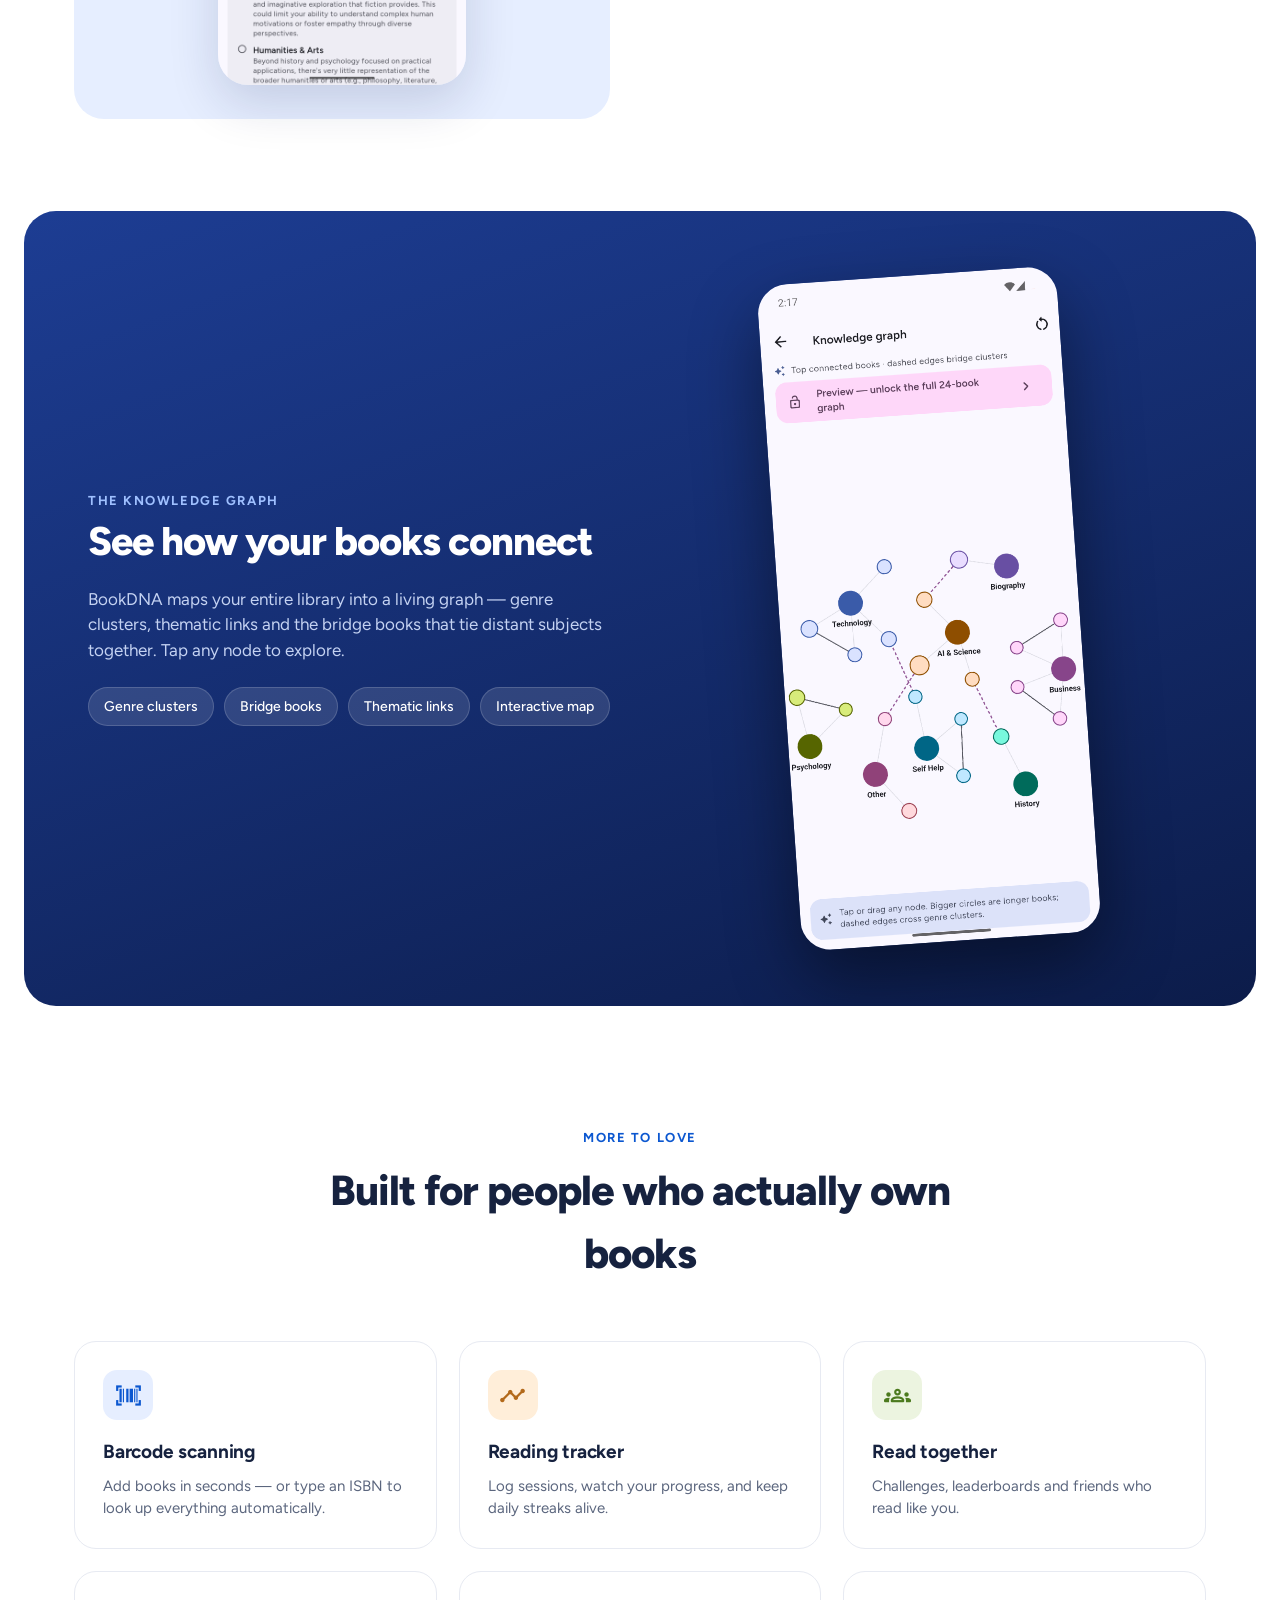
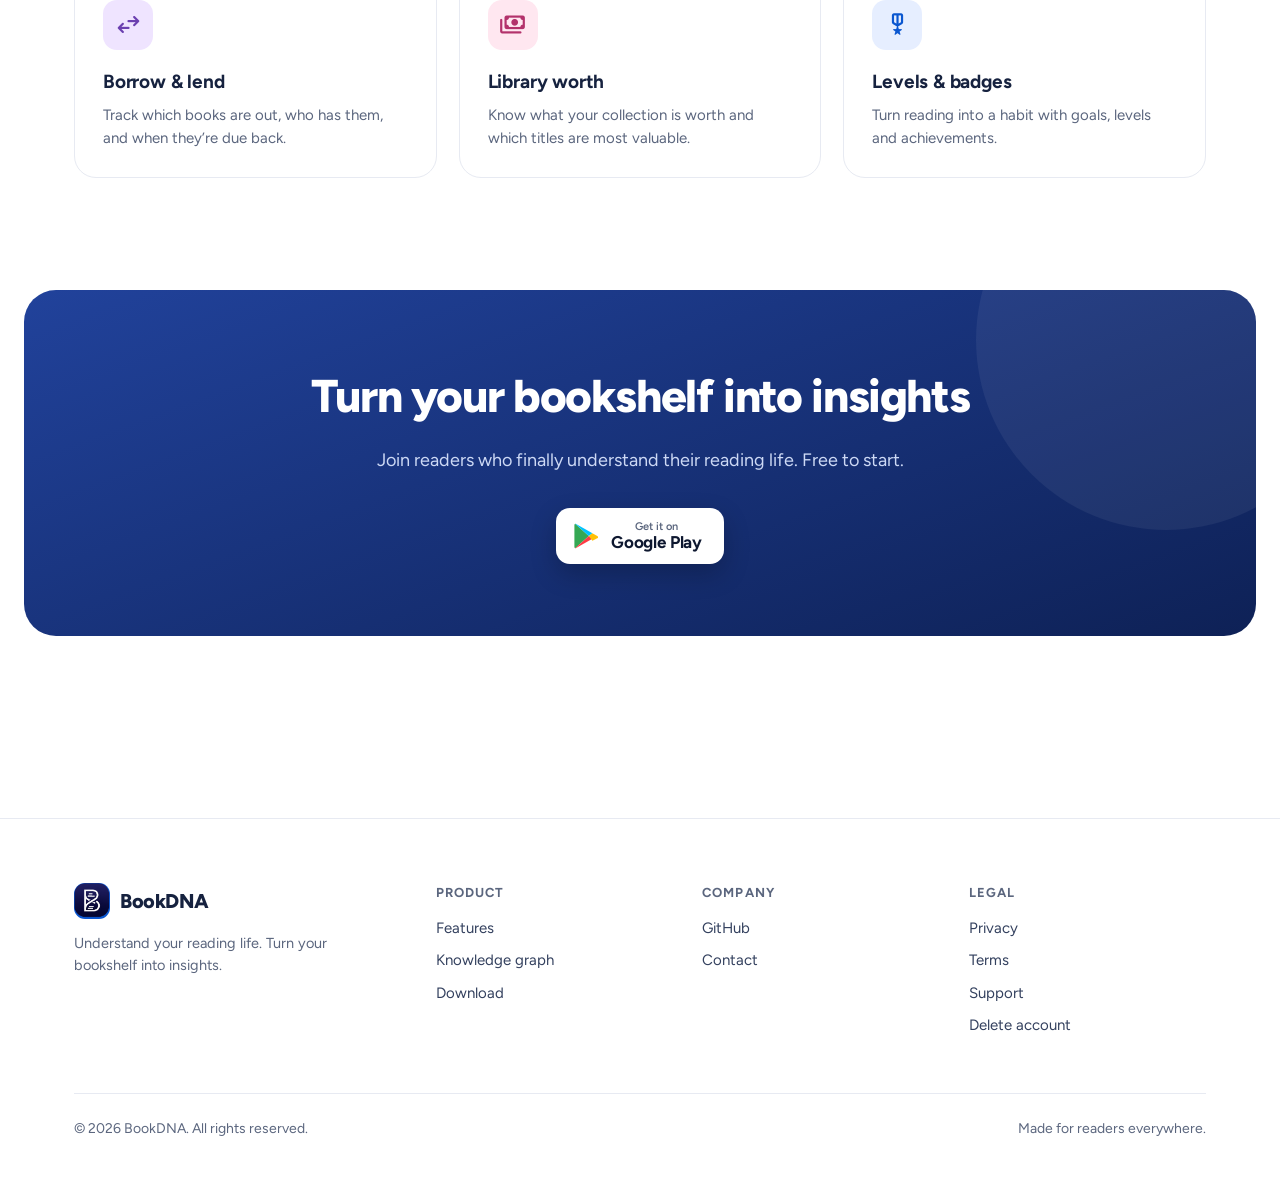
==== commit 0adda5ce: "Website: hide pricing and App Store buttons, link Play Store, use app icon - Pricing section, nav/fo" ====
--- a/docs/index.html
+++ b/docs/index.html
@@ -5,6 +5,8 @@
 <meta name="viewport" content="width=device-width, initial-scale=1" />
 <title>BookDNA — Understand your reading life</title>
 <meta name="description" content="BookDNA turns your physical bookshelf into insights. Scan any book, organize your whole library, and decode your reading DNA with AI." />
+<link rel="icon" type="image/png" href="assets/app_icon.png" />
+<link rel="apple-touch-icon" href="assets/app_icon.png" />
 <link rel="preconnect" href="https://fonts.googleapis.com" />
 <link rel="preconnect" href="https://fonts.gstatic.com" crossorigin="anonymous" />
 <link href="https://fonts.googleapis.com/css2?family=Figtree:wght@400;500;600;700;800&display=swap" rel="stylesheet" />
@@ -30,8 +32,9 @@
   header.scrolled{border-color:var(--line)}
   .nav{display:flex;align-items:center;gap:28px;height:72px}
   .brand{display:flex;align-items:center;gap:10px;font-weight:800;font-size:20px;letter-spacing:-.02em}
-  .logo{width:36px;height:36px;border-radius:11px;background:var(--indigo);display:flex;align-items:center;justify-content:center;flex:none}
+  .logo{width:36px;height:36px;border-radius:11px;background:var(--indigo);display:flex;align-items:center;justify-content:center;flex:none;overflow:hidden}
   .logo .msr{color:#fff;font-size:22px}
+  .logo img{width:100%;height:100%;object-fit:cover}
   .nav .links{display:flex;gap:26px;margin-left:8px}
   .nav .links a{font-size:15px;font-weight:500;color:var(--muted);transition:color .2s}
   .nav .links a:hover{color:var(--ink)}
@@ -167,16 +170,18 @@
 <body>
 <header id="hdr">
   <div class="wrap nav">
-    <div class="brand"><span class="logo"><span class="msr" style="font-variation-settings:'FILL' 1">auto_stories</span></span>BookDNA</div>
+    <div class="brand"><span class="logo"><img src="assets/app_icon.png" alt="BookDNA icon" /></span>BookDNA</div>
     <nav class="links">
       <a href="#features">Features</a>
       <a href="#insights">Insights</a>
+      <!-- Pricing hidden until the store subscription launches
       <a href="#pricing">Pricing</a>
+      -->
     </nav>
     <div class="spacer"></div>
     <div class="nav-cta">
-      <a href="#pricing" class="btn btn-ghost">See pricing</a>
-      <a href="#get" class="btn btn-primary">Get the app</a>
+      <!-- <a href="#pricing" class="btn btn-ghost">See pricing</a> -->
+      <a href="https://play.google.com/store/apps/details?id=com.bookdna.bookdna" class="btn btn-primary">Get the app</a>
     </div>
   </div>
 </header>
@@ -190,11 +195,13 @@
       <h1>Understand your reading life</h1>
       <p class="sub">BookDNA turns your physical bookshelf into insights. Scan any book, organize your whole library, and discover what your shelf says about you — powered by AI.</p>
       <div class="store-row" id="get">
+        <!-- App Store button hidden until the iOS release
         <a class="store" href="#get" aria-label="Download on the App Store">
           <svg viewBox="0 0 24 24" width="27" height="27" fill="currentColor" aria-hidden="true"><path d="M16.36 12.78c-.02-2.3 1.88-3.4 1.96-3.46-1.07-1.56-2.73-1.78-3.32-1.8-1.41-.14-2.76.83-3.48.83-.72 0-1.82-.81-3-.79-1.54.02-2.96.9-3.75 2.28-1.6 2.78-.41 6.89 1.15 9.14.76 1.1 1.67 2.34 2.86 2.29 1.15-.05 1.58-.74 2.97-.74 1.39 0 1.78.74 3 .72 1.24-.02 2.02-1.12 2.78-2.23.88-1.28 1.24-2.52 1.26-2.58-.03-.01-2.42-.93-2.44-3.67zM14.13 5.9c.64-.78 1.07-1.85.95-2.93-.92.04-2.03.61-2.69 1.38-.59.69-1.11 1.79-.97 2.85 1.02.08 2.07-.52 2.71-1.3z"/></svg>
           <span><small>Download on the</small><b>App Store</b></span>
         </a>
-        <a class="store play" href="#get" aria-label="Get it on Google Play">
+        -->
+        <a class="store play" href="https://play.google.com/store/apps/details?id=com.bookdna.bookdna" aria-label="Get it on Google Play">
           <svg class="tri" viewBox="0 0 24 26" aria-hidden="true"><path d="M1 1.6 13.7 13 1 24.4c-.4-.2-.7-.6-.7-1.2V2.8c0-.6.3-1 .7-1.2Z" fill="#34a853"/><path d="M1 1.6c.1 0 .3 0 .5.1L17 10.5l-3.3 2.5L1 1.6Z" fill="#00c3ff"/><path d="M1 24.4 13.7 13 17 15.5 1.5 24.3c-.2.1-.4.1-.5.1Z" fill="#ff3a44"/><path d="M17 10.5 21.6 13c.9.5.9 1.6 0 2.1L17 17.5 13.7 13 17 10.5Z" fill="#ffc107"/></svg>
           <span><small>Get it on</small><b>Google Play</b></span>
         </a>
@@ -327,6 +334,7 @@
   </div>
 </section>
 
+<!-- Pricing hidden until the store subscription launches
 <section class="block" id="pricing" style="background:var(--soft)">
   <div class="wrap">
     <div class="sec-head reveal">
@@ -364,6 +372,8 @@
     </div>
   </div>
 </section>
+-->
+
 
 <section class="block" style="padding-top:20px">
   <div class="cta reveal">
@@ -371,8 +381,10 @@
     <h2>Turn your bookshelf into insights</h2>
     <p>Join readers who finally understand their reading life. Free to start.</p>
     <div class="store-row">
+      <!-- App Store button hidden until the iOS release
       <a class="store" href="#get"><svg viewBox="0 0 24 24" width="27" height="27" fill="currentColor" aria-hidden="true"><path d="M16.36 12.78c-.02-2.3 1.88-3.4 1.96-3.46-1.07-1.56-2.73-1.78-3.32-1.8-1.41-.14-2.76.83-3.48.83-.72 0-1.82-.81-3-.79-1.54.02-2.96.9-3.75 2.28-1.6 2.78-.41 6.89 1.15 9.14.76 1.1 1.67 2.34 2.86 2.29 1.15-.05 1.58-.74 2.97-.74 1.39 0 1.78.74 3 .72 1.24-.02 2.02-1.12 2.78-2.23.88-1.28 1.24-2.52 1.26-2.58-.03-.01-2.42-.93-2.44-3.67zM14.13 5.9c.64-.78 1.07-1.85.95-2.93-.92.04-2.03.61-2.69 1.38-.59.69-1.11 1.79-.97 2.85 1.02.08 2.07-.52 2.71-1.3z"/></svg><span><small>Download on the</small><b>App Store</b></span></a>
-      <a class="store play" href="#get"><svg class="tri" viewBox="0 0 24 26" aria-hidden="true"><path d="M1 1.6 13.7 13 1 24.4c-.4-.2-.7-.6-.7-1.2V2.8c0-.6.3-1 .7-1.2Z" fill="#34a853"/><path d="M1 1.6c.1 0 .3 0 .5.1L17 10.5l-3.3 2.5L1 1.6Z" fill="#00c3ff"/><path d="M1 24.4 13.7 13 17 15.5 1.5 24.3c-.2.1-.4.1-.5.1Z" fill="#ff3a44"/><path d="M17 10.5 21.6 13c.9.5.9 1.6 0 2.1L17 17.5 13.7 13 17 10.5Z" fill="#ffc107"/></svg><span><small>Get it on</small><b>Google Play</b></span></a>
+      -->
+      <a class="store play" href="https://play.google.com/store/apps/details?id=com.bookdna.bookdna"><svg class="tri" viewBox="0 0 24 26" aria-hidden="true"><path d="M1 1.6 13.7 13 1 24.4c-.4-.2-.7-.6-.7-1.2V2.8c0-.6.3-1 .7-1.2Z" fill="#34a853"/><path d="M1 1.6c.1 0 .3 0 .5.1L17 10.5l-3.3 2.5L1 1.6Z" fill="#00c3ff"/><path d="M1 24.4 13.7 13 17 15.5 1.5 24.3c-.2.1-.4.1-.5.1Z" fill="#ff3a44"/><path d="M17 10.5 21.6 13c.9.5.9 1.6 0 2.1L17 17.5 13.7 13 17 10.5Z" fill="#ffc107"/></svg><span><small>Get it on</small><b>Google Play</b></span></a>
     </div>
   </div>
 </section>
@@ -381,15 +393,15 @@
   <div class="wrap">
     <div class="foot">
       <div>
-        <div class="brand"><span class="logo"><span class="msr" style="font-variation-settings:'FILL' 1">auto_stories</span></span>BookDNA</div>
+        <div class="brand"><span class="logo"><img src="assets/app_icon.png" alt="BookDNA icon" /></span>BookDNA</div>
         <p>Understand your reading life. Turn your bookshelf into insights.</p>
       </div>
       <div>
         <h4>Product</h4>
         <a href="#features">Features</a>
         <a href="#insights">Knowledge graph</a>
-        <a href="#pricing">Pricing</a>
-        <a href="#get">Download</a>
+        <!-- <a href="#pricing">Pricing</a> -->
+        <a href="https://play.google.com/store/apps/details?id=com.bookdna.bookdna">Download</a>
       </div>
       <div>
         <h4>Company</h4>
